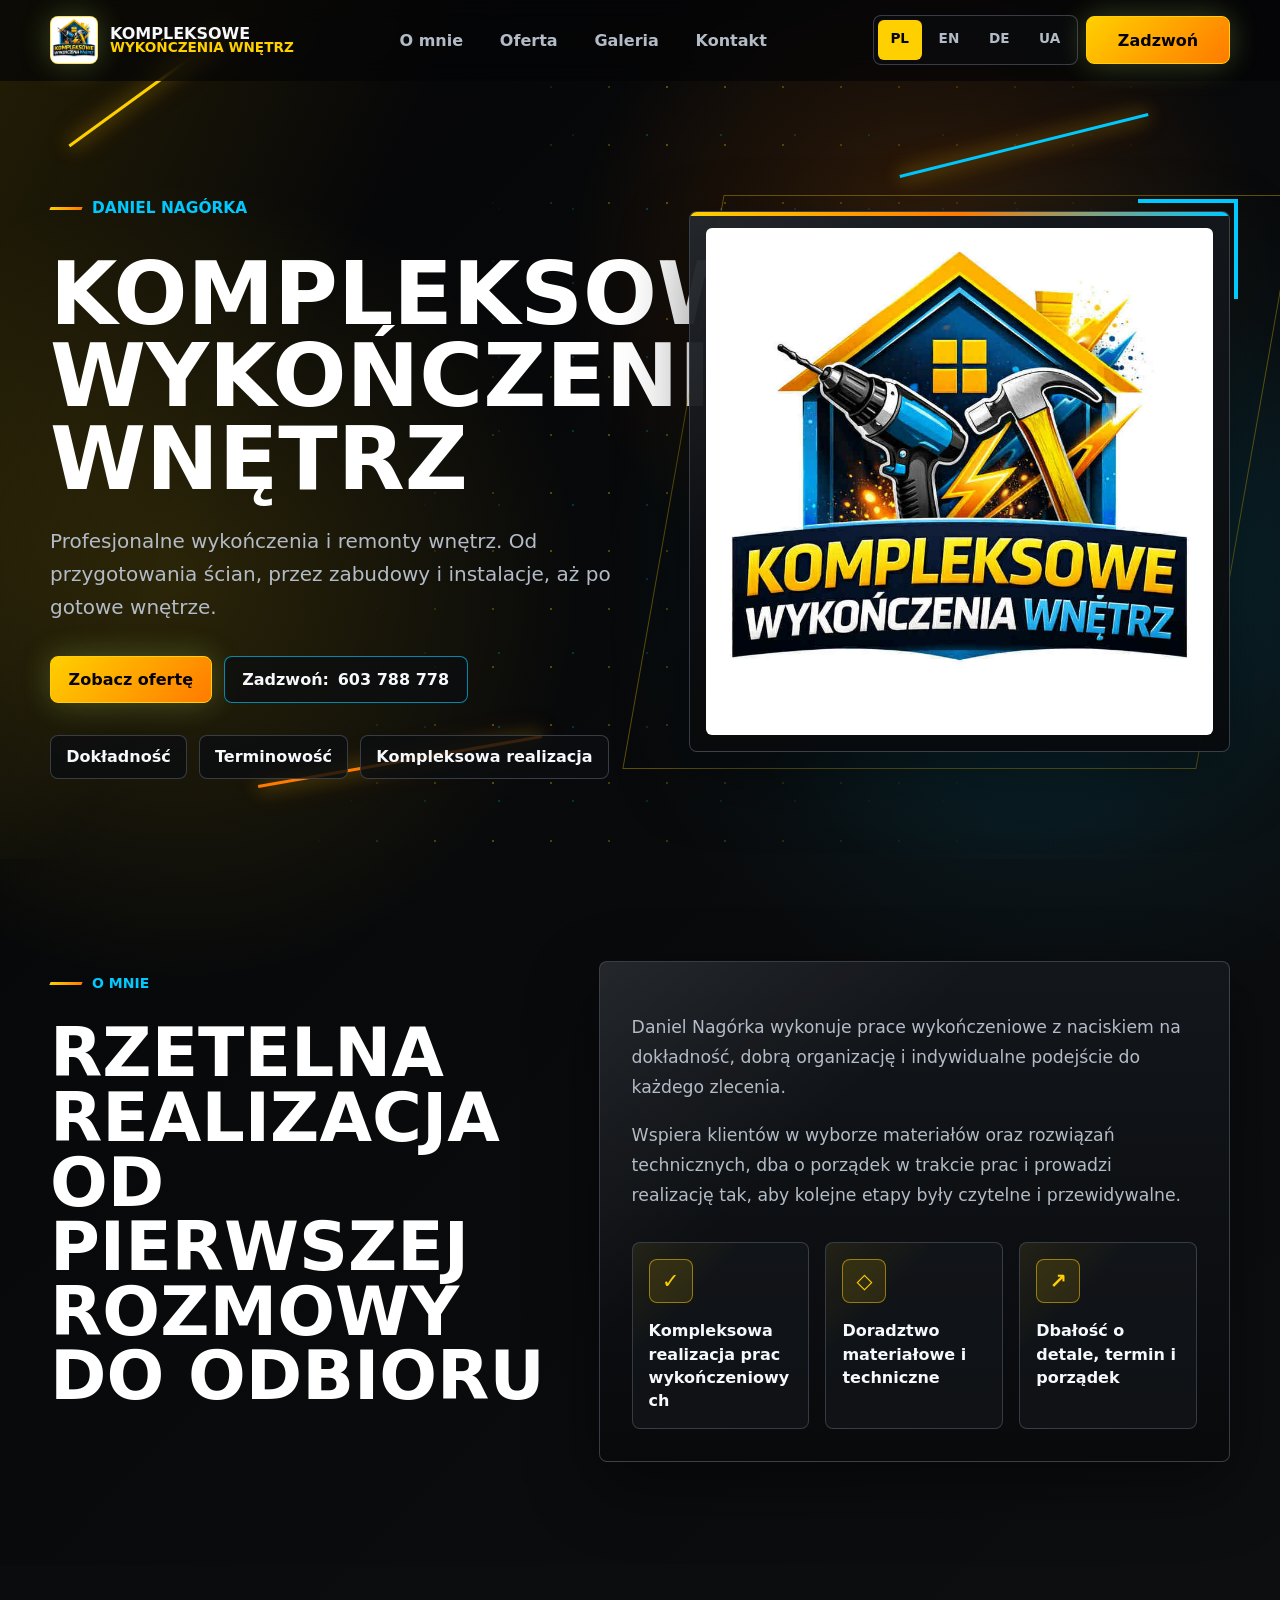
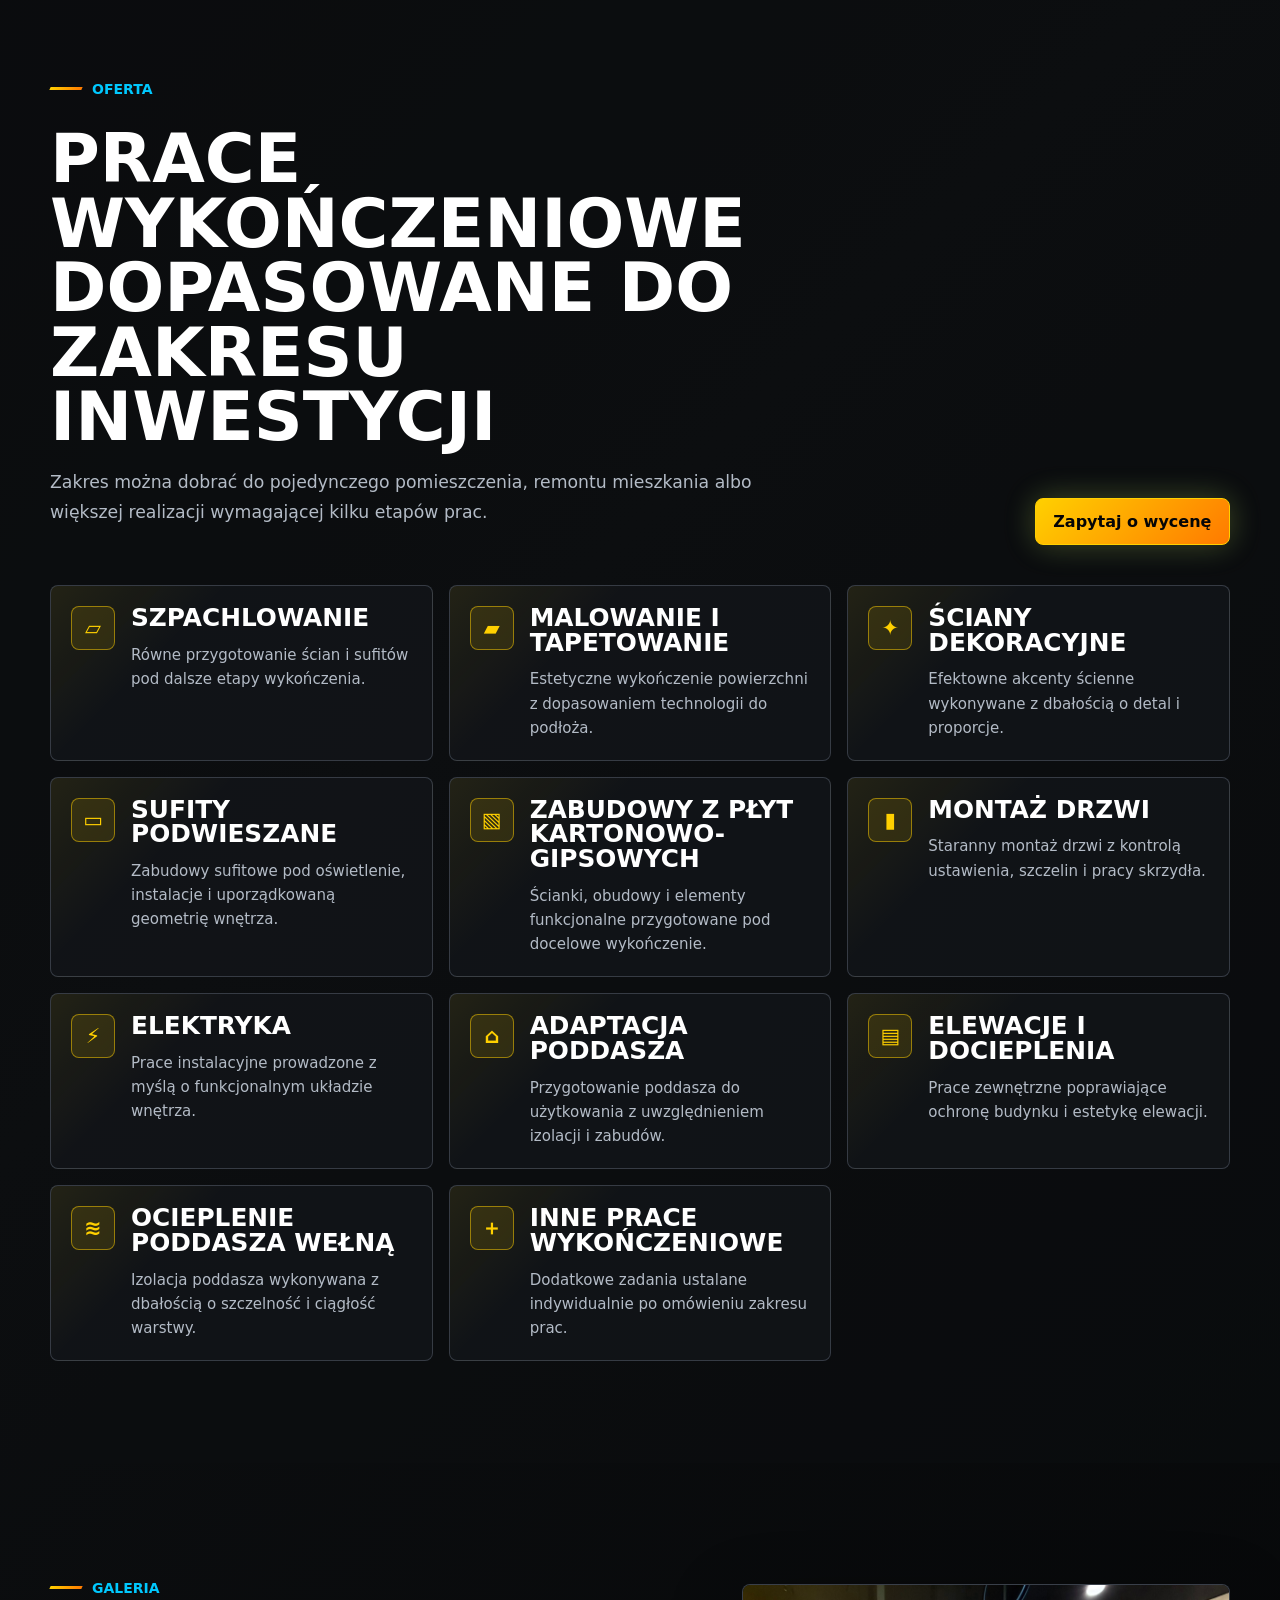
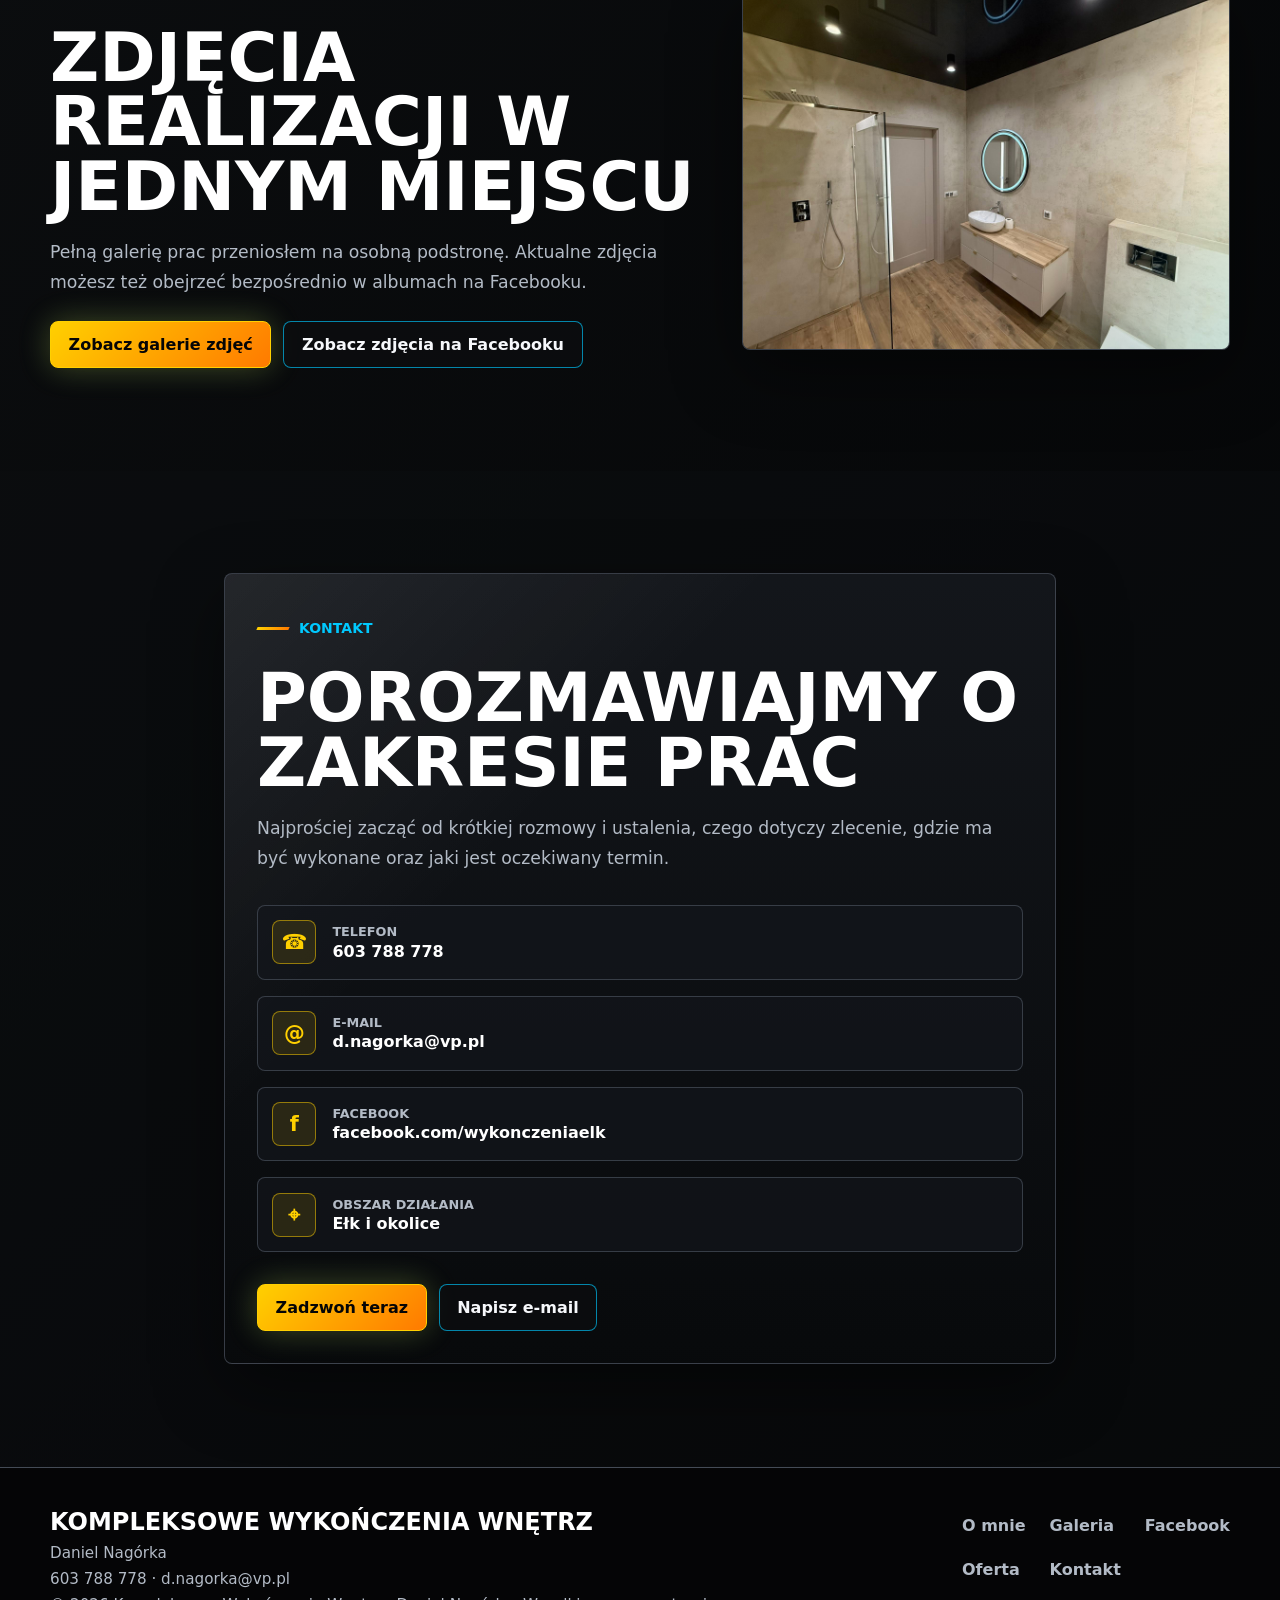
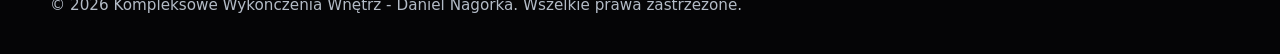
==== index.html @ fc1859fe "Initial commit (sample web page)." ====
<!doctype html>
<html lang="pl">
  <head>
    <meta charset="utf-8">
    <meta name="viewport" content="width=device-width, initial-scale=1">
    <title>Kompleksowe Wykończenia Wnętrz - Daniel Nagórka | Ełk</title>
    <meta name="description" content="Kompleksowe wykończenia i remonty wnętrz w Ełku i okolicach. Malowanie, szpachlowanie, zabudowy karton-gips, sufity podwieszane, montaż drzwi i inne prace wykończeniowe.">
    <meta name="theme-color" content="#050506">
    <link rel="canonical" href="https://www.wykonczeniawnetrz.elk.pl/">
    <link rel="alternate" hreflang="pl" href="https://www.wykonczeniawnetrz.elk.pl/">
    <link rel="alternate" hreflang="en" href="https://www.wykonczeniawnetrz.elk.pl/en/">
    <link rel="alternate" hreflang="de" href="https://www.wykonczeniawnetrz.elk.pl/de/">
    <link rel="alternate" hreflang="uk" href="https://www.wykonczeniawnetrz.elk.pl/uk/">
    <link rel="manifest" href="manifest.webmanifest">
    <link rel="icon" href="favicon.ico">
    <link rel="apple-touch-icon" href="assets/icons/apple-touch-icon.png">
    <meta property="og:type" content="website">
    <meta property="og:title" content="Kompleksowe Wykończenia Wnętrz - Daniel Nagórka | Ełk">
    <meta property="og:description" content="Kompleksowe wykończenia i remonty wnętrz w Ełku i okolicach.">
    <meta property="og:url" content="https://www.wykonczeniawnetrz.elk.pl/">
    <meta property="og:image" content="https://www.wykonczeniawnetrz.elk.pl/assets/brand/logo.jpg">
    <meta name="twitter:card" content="summary_large_image">
    <meta name="twitter:title" content="Kompleksowe Wykończenia Wnętrz - Daniel Nagórka | Ełk">
    <meta name="twitter:description" content="Kompleksowe wykończenia i remonty wnętrz w Ełku i okolicach.">
    <meta name="twitter:image" content="https://www.wykonczeniawnetrz.elk.pl/assets/brand/logo.jpg">
    <link rel="stylesheet" href="assets/styles.css?v=20260718-i18n">
    <script type="application/ld+json">
      {
        "@context": "https://schema.org",
        "@type": "HomeAndConstructionBusiness",
        "name": "Kompleksowe Wykończenia Wnętrz - Daniel Nagórka",
        "image": "https://www.wykonczeniawnetrz.elk.pl/assets/brand/logo.jpg",
        "url": "https://www.wykonczeniawnetrz.elk.pl/",
        "telephone": "603 788 778",
        "email": "d.nagorka@vp.pl",
        "areaServed": "Ełk i okolice",
        "address": {
          "@type": "PostalAddress",
          "addressLocality": "Ełk",
          "addressCountry": "PL"
        },
        "sameAs": ["https://facebook.com/wykonczeniaelk"],
        "founder": {
          "@type": "Person",
          "name": "Daniel Nagórka"
        }
      }
    </script>
  </head>
  <body>
    <a class="skip-link" href="#main-content">Przejdź do treści</a>

    <header class="site-header" data-header>
      <div class="container header-inner">
        <a class="brand" href="index.html" aria-label="Kompleksowe Wykończenia Wnętrz">
          <span class="brand-mark"><img src="assets/brand/logo.jpg" alt=""></span>
          <span class="brand-text"><strong>Kompleksowe</strong><span>Wykończenia Wnętrz</span></span>
        </a>

        <nav class="desktop-nav" aria-label="Główna nawigacja">
          <a class="nav-link" href="#about">O mnie</a>
          <a class="nav-link" href="#services">Oferta</a>
          <a class="nav-link" href="#gallery">Galeria</a>
          <a class="nav-link" href="#contact">Kontakt</a>
        </nav>

        <div class="header-actions">
          <div class="language-switch" aria-label="Zmień język">
            <a href="index.html" aria-current="page">PL</a>
            <a href="en/index.html">EN</a>
            <a href="de/index.html">DE</a>
            <a href="uk/index.html">UA</a>
          </div>
          <a class="btn-primary header-call-button" href="tel:603788778" data-company-href="phone">Zadzwoń</a>
        </div>

        <button class="icon-button menu-button" type="button" aria-controls="mobile-navigation" aria-expanded="false" aria-label="Otwórz menu" data-menu-button>
          <span class="menu-icon" aria-hidden="true"><span></span></span>
        </button>
      </div>

      <div class="mobile-nav" id="mobile-navigation" data-mobile-nav hidden>
        <nav class="container mobile-nav-panel" aria-label="Główna nawigacja">
          <a class="nav-link" href="#about">O mnie</a>
          <a class="nav-link" href="#services">Oferta</a>
          <a class="nav-link" href="#gallery">Galeria</a>
          <a class="nav-link" href="#contact">Kontakt</a>
          <div class="mobile-actions">
            <a class="btn-primary header-call-button" href="tel:603788778" data-company-href="phone">Zadzwoń</a>
            <div class="language-switch" aria-label="Zmień język">
              <a href="index.html" aria-current="page">PL</a>
              <a href="en/index.html">EN</a>
              <a href="de/index.html">DE</a>
              <a href="uk/index.html">UA</a>
            </div>
          </div>
        </nav>
      </div>
    </header>

    <main id="main-content">
      <section class="hero">
        <span class="energy-line one" aria-hidden="true"></span>
        <span class="energy-line two" aria-hidden="true"></span>
        <span class="energy-line three" aria-hidden="true"></span>
        <div class="container hero-grid">
          <div>
            <p class="section-eyebrow hero-eyebrow">Daniel Nagórka</p>
            <h1>Kompleksowe wykończenia wnętrz</h1>
            <p class="hero-lead">Profesjonalne wykończenia i remonty wnętrz. Od przygotowania ścian, przez zabudowy i instalacje, aż po gotowe wnętrze.</p>
            <div class="hero-actions">
              <a class="btn-primary" href="#services">Zobacz ofertę</a>
              <a class="btn-secondary" href="tel:603788778" data-company-href="phone">Zadzwoń: <span data-company="phoneDisplay">603 788 778</span></a>
            </div>
            <ul class="quality-list" aria-label="Sposób pracy">
              <li>Dokładność</li>
              <li>Terminowość</li>
              <li>Kompleksowa realizacja</li>
            </ul>
          </div>
          <div class="hero-logo-wrap">
            <div class="technical-panel hero-logo-card">
              <img src="assets/brand/logo.jpg" width="856" height="856" alt="Kompleksowe Wykończenia Wnętrz">
            </div>
          </div>
        </div>
      </section>

      <section class="section about" id="about">
        <div class="container about-grid">
          <div>
            <p class="section-eyebrow">O mnie</p>
            <h2>Rzetelna realizacja od pierwszej rozmowy do odbioru</h2>
          </div>
          <div class="technical-panel about-card">
            <div class="about-copy">
              <p>Daniel Nagórka wykonuje prace wykończeniowe z naciskiem na dokładność, dobrą organizację i indywidualne podejście do każdego zlecenia.</p>
              <p>Wspiera klientów w wyborze materiałów oraz rozwiązań technicznych, dba o porządek w trakcie prac i prowadzi realizację tak, aby kolejne etapy były czytelne i przewidywalne.</p>
            </div>
            <div class="highlight-grid">
              <div class="feature-tile"><span class="feature-icon" aria-hidden="true">✓</span><strong>Kompleksowa realizacja prac wykończeniowych</strong></div>
              <div class="feature-tile"><span class="feature-icon" aria-hidden="true">◇</span><strong>Doradztwo materiałowe i techniczne</strong></div>
              <div class="feature-tile"><span class="feature-icon" aria-hidden="true">↗</span><strong>Dbałość o detale, termin i porządek</strong></div>
            </div>
          </div>
        </div>
      </section>

      <section class="section alt" id="services">
        <div class="container">
          <div class="services-header">
            <div class="section-heading">
              <p class="section-eyebrow">Oferta</p>
              <h2>Prace wykończeniowe dopasowane do zakresu inwestycji</h2>
              <p class="section-intro">Zakres można dobrać do pojedynczego pomieszczenia, remontu mieszkania albo większej realizacji wymagającej kilku etapów prac.</p>
            </div>
            <a class="btn-primary" href="#contact">Zapytaj o wycenę</a>
          </div>

          <div class="services-grid">
            <article class="service-card"><div class="service-card-inner"><span class="service-icon" aria-hidden="true">▱</span><div><h3>Szpachlowanie</h3><p>Równe przygotowanie ścian i sufitów pod dalsze etapy wykończenia.</p></div></div></article>
            <article class="service-card"><div class="service-card-inner"><span class="service-icon" aria-hidden="true">▰</span><div><h3>Malowanie i tapetowanie</h3><p>Estetyczne wykończenie powierzchni z dopasowaniem technologii do podłoża.</p></div></div></article>
            <article class="service-card"><div class="service-card-inner"><span class="service-icon" aria-hidden="true">✦</span><div><h3>Ściany dekoracyjne</h3><p>Efektowne akcenty ścienne wykonywane z dbałością o detal i proporcje.</p></div></div></article>
            <article class="service-card"><div class="service-card-inner"><span class="service-icon" aria-hidden="true">▭</span><div><h3>Sufity podwieszane</h3><p>Zabudowy sufitowe pod oświetlenie, instalacje i uporządkowaną geometrię wnętrza.</p></div></div></article>
            <article class="service-card"><div class="service-card-inner"><span class="service-icon" aria-hidden="true">▧</span><div><h3>Zabudowy z płyt kartonowo-gipsowych</h3><p>Ścianki, obudowy i elementy funkcjonalne przygotowane pod docelowe wykończenie.</p></div></div></article>
            <article class="service-card"><div class="service-card-inner"><span class="service-icon" aria-hidden="true">▮</span><div><h3>Montaż drzwi</h3><p>Staranny montaż drzwi z kontrolą ustawienia, szczelin i pracy skrzydła.</p></div></div></article>
            <article class="service-card"><div class="service-card-inner"><span class="service-icon" aria-hidden="true">⚡</span><div><h3>Elektryka</h3><p>Prace instalacyjne prowadzone z myślą o funkcjonalnym układzie wnętrza.</p></div></div></article>
            <article class="service-card"><div class="service-card-inner"><span class="service-icon" aria-hidden="true">⌂</span><div><h3>Adaptacja poddasza</h3><p>Przygotowanie poddasza do użytkowania z uwzględnieniem izolacji i zabudów.</p></div></div></article>
            <article class="service-card"><div class="service-card-inner"><span class="service-icon" aria-hidden="true">▤</span><div><h3>Elewacje i docieplenia</h3><p>Prace zewnętrzne poprawiające ochronę budynku i estetykę elewacji.</p></div></div></article>
            <article class="service-card"><div class="service-card-inner"><span class="service-icon" aria-hidden="true">≋</span><div><h3>Ocieplenie poddasza wełną</h3><p>Izolacja poddasza wykonywana z dbałością o szczelność i ciągłość warstwy.</p></div></div></article>
            <article class="service-card"><div class="service-card-inner"><span class="service-icon" aria-hidden="true">＋</span><div><h3>Inne prace wykończeniowe</h3><p>Dodatkowe zadania ustalane indywidualnie po omówieniu zakresu prac.</p></div></div></article>
          </div>
        </div>
      </section>

      <section class="section" id="gallery">
        <div class="container gallery-preview-grid">
          <div class="section-heading">
            <p class="section-eyebrow">Galeria</p>
            <h2>Zdjęcia realizacji w jednym miejscu</h2>
            <p class="section-intro">Pełną galerię prac przeniosłem na osobną podstronę. Aktualne zdjęcia możesz też obejrzeć bezpośrednio w albumach na Facebooku.</p>
            <div class="gallery-actions">
              <a class="btn-primary" href="galleries/index.html">Zobacz galerie zdjęć</a>
              <a class="btn-secondary" href="https://www.facebook.com/wykonczeniaelk/photos" data-company-href="facebookPhotos" target="_blank" rel="noreferrer">Zobacz zdjęcia na Facebooku</a>
            </div>
          </div>
          <figure class="gallery-main-frame" data-gallery-main>
            <img src="gallery/main.jpg" alt="Wybrana realizacja wykończenia wnętrza" width="2048" height="1536" loading="lazy" data-gallery-main-image>
          </figure>
        </div>
      </section>

      <section class="section alt contact" id="contact">
        <div class="container contact-grid contact-grid-simple">
          <div class="technical-panel contact-panel">
            <p class="section-eyebrow">Kontakt</p>
            <h2>Porozmawiajmy o zakresie prac</h2>
            <p class="contact-intro">Najprościej zacząć od krótkiej rozmowy i ustalenia, czego dotyczy zlecenie, gdzie ma być wykonane oraz jaki jest oczekiwany termin.</p>
            <div class="contact-list">
              <a class="contact-row" href="tel:603788778" data-company-href="phone"><span class="contact-icon" aria-hidden="true">☎</span><span><span class="contact-label">Telefon</span><span class="contact-value" data-company="phoneDisplay">603 788 778</span></span></a>
              <a class="contact-row" href="mailto:d.nagorka@vp.pl" data-company-href="email"><span class="contact-icon" aria-hidden="true">@</span><span><span class="contact-label">E-mail</span><span class="contact-value" data-company="email">d.nagorka@vp.pl</span></span></a>
              <a class="contact-row" href="https://facebook.com/wykonczeniaelk" data-company-href="facebook" target="_blank" rel="noreferrer"><span class="contact-icon" aria-hidden="true">f</span><span><span class="contact-label">Facebook</span><span class="contact-value">facebook.com/wykonczeniaelk</span></span></a>
              <div class="contact-row"><span class="contact-icon" aria-hidden="true">⌖</span><span><span class="contact-label">Obszar działania</span><span class="contact-value" data-company="serviceArea">Ełk i okolice</span></span></div>
            </div>
            <div class="contact-actions">
              <a class="btn-primary" href="tel:603788778" data-company-href="phone">Zadzwoń teraz</a>
              <a class="btn-secondary" href="mailto:d.nagorka@vp.pl" data-company-href="email">Napisz e-mail</a>
            </div>
          </div>
        </div>
      </section>
    </main>

    <footer class="site-footer">
      <div class="container footer-grid">
        <div>
          <a class="footer-brand" href="index.html">Kompleksowe Wykończenia Wnętrz</a>
          <p class="footer-meta" data-company="contactPerson">Daniel Nagórka</p>
          <p class="footer-meta">
            <a href="tel:603788778" data-company-href="phone"><span data-company="phoneDisplay">603 788 778</span></a>
            ·
            <a href="mailto:d.nagorka@vp.pl" data-company-href="email"><span data-company="email">d.nagorka@vp.pl</span></a>
          </p>
          <p class="footer-meta">© <span data-year></span> Kompleksowe Wykończenia Wnętrz - Daniel Nagórka. Wszelkie prawa zastrzeżone.</p>
        </div>
        <nav class="footer-nav" aria-label="Linki w stopce">
          <a class="footer-link" href="#about">O mnie</a>
          <a class="footer-link" href="#services">Oferta</a>
          <a class="footer-link" href="#gallery">Galeria</a>
          <a class="footer-link" href="#contact">Kontakt</a>
          <a class="footer-link" href="https://facebook.com/wykonczeniaelk" data-company-href="facebook" target="_blank" rel="noreferrer">Facebook</a>
        </nav>
      </div>
    </footer>

    <div class="lightbox" data-lightbox role="dialog" aria-modal="true" hidden>
      <button class="icon-button lightbox-close" type="button" aria-label="Zamknij podgląd" data-lightbox-close>×</button>
      <button class="icon-button lightbox-prev" type="button" aria-label="Poprzednie zdjęcie" data-lightbox-prev>‹</button>
      <figure>
        <img src="" alt="" data-lightbox-image>
        <figcaption data-lightbox-caption></figcaption>
      </figure>
      <button class="icon-button lightbox-next" type="button" aria-label="Następne zdjęcie" data-lightbox-next>›</button>
    </div>

    <script src="assets/config.js?v=20260718-i18n"></script>
    <script src="assets/app.js?v=20260718-i18n"></script>
  </body>
</html>
---- assets/styles.css ----
:root {
  --color-ink: #050506;
  --color-coal: #0c0e10;
  --color-graphite: #14171c;
  --color-steel: #232830;
  --color-line: #444b56;
  --color-text: #f6f8fb;
  --color-muted: #b3bbc6;
  --color-yellow: #ffd000;
  --color-orange: #ff7a00;
  --color-electric: #00c9ff;
  --font-body: Inter, ui-sans-serif, system-ui, -apple-system, BlinkMacSystemFont, "Segoe UI", sans-serif;
  --font-heading: "Arial Narrow", "Roboto Condensed", Impact, ui-sans-serif, system-ui, sans-serif;
  --space-section: clamp(4rem, 8vw, 7rem);
  --radius-technical: 8px;
  --radius-panel: 8px;
  --shadow-glow: 0 0 32px rgb(255 208 0 / 22%), 0 0 34px rgb(0 201 255 / 12%);
  --shadow-panel: 0 24px 70px rgb(0 0 0 / 45%);
  --border-technical: 1px solid rgb(68 75 86 / 78%);
  --transition-fast: 160ms ease;
  --transition-medium: 280ms ease;
}

* {
  box-sizing: border-box;
}

html {
  background: var(--color-ink);
  scroll-behavior: smooth;
  scroll-padding-top: 96px;
}

body {
  min-height: 100vh;
  margin: 0;
  overflow-x: hidden;
  background:
    radial-gradient(circle at 82% 12%, rgb(0 201 255 / 12%), transparent 28rem),
    radial-gradient(circle at 14% 12%, rgb(255 208 0 / 14%), transparent 25rem),
    linear-gradient(135deg, var(--color-ink) 0%, #0c0e10 45%, #030405 100%);
  color: var(--color-text);
  font-family: var(--font-body);
  text-rendering: optimizeLegibility;
}

body::before {
  pointer-events: none;
  content: "";
  position: fixed;
  inset: 0;
  z-index: -1;
  background-image:
    linear-gradient(rgb(255 255 255 / 3.5%) 1px, transparent 1px),
    linear-gradient(90deg, rgb(255 255 255 / 2.5%) 1px, transparent 1px);
  background-size: 42px 42px;
  mask-image: linear-gradient(to bottom, rgb(0 0 0 / 75%), transparent 82%);
}

body.menu-open,
body.modal-open {
  overflow: hidden;
}

img,
svg {
  display: block;
}

a {
  color: inherit;
  text-decoration: none;
}

button,
input,
select,
textarea {
  font: inherit;
}

a:focus-visible,
button:focus-visible,
input:focus-visible,
select:focus-visible,
textarea:focus-visible {
  outline: 3px solid var(--color-electric);
  outline-offset: 3px;
}

::selection {
  background: var(--color-yellow);
  color: var(--color-ink);
}

.skip-link {
  position: fixed;
  left: 1rem;
  top: 1rem;
  z-index: 100;
  transform: translateY(-150%);
  border-radius: var(--radius-technical);
  background: var(--color-yellow);
  padding: 0.75rem 1rem;
  color: var(--color-ink);
  font-weight: 800;
  transition: transform var(--transition-fast);
}

.skip-link:focus {
  transform: translateY(0);
}

.container {
  width: min(100% - 2rem, 1180px);
  margin-inline: auto;
}

.site-header {
  position: fixed;
  inset: 0 0 auto;
  z-index: 50;
  border-bottom: 1px solid transparent;
  background: rgb(5 5 6 / 70%);
  backdrop-filter: blur(12px);
  transition:
    background var(--transition-medium),
    border-color var(--transition-medium),
    box-shadow var(--transition-medium);
}

.site-header.is-scrolled,
body.menu-open .site-header {
  border-bottom-color: rgb(68 75 86 / 80%);
  background: rgb(5 5 6 / 92%);
  box-shadow: var(--shadow-panel);
}

.header-inner {
  display: flex;
  min-height: 80px;
  align-items: center;
  justify-content: space-between;
  gap: 1rem;
  padding-block: 0.75rem;
}

.brand {
  display: flex;
  min-width: 0;
  align-items: center;
  gap: 0.75rem;
}

.brand-mark {
  display: grid;
  width: 3rem;
  height: 3rem;
  flex: 0 0 auto;
  place-items: center;
  overflow: hidden;
  border: 1px solid rgb(255 208 0 / 70%);
  border-radius: var(--radius-technical);
  background: white;
  box-shadow: var(--shadow-glow);
}

.brand-mark img {
  width: 100%;
  height: 100%;
  object-fit: contain;
}

.brand-text {
  display: none;
  font-family: var(--font-heading);
  font-weight: 900;
  line-height: 0.95;
  text-transform: uppercase;
}

.brand-text strong,
.brand-text span {
  display: block;
}

.brand-text span {
  color: var(--color-yellow);
  font-size: 0.85rem;
}

.desktop-nav,
.header-actions {
  display: none;
}

.nav-link,
.footer-link {
  display: inline-flex;
  min-height: 2.75rem;
  align-items: center;
  border-radius: var(--radius-technical);
  color: var(--color-muted);
  font-weight: 800;
  transition:
    background var(--transition-fast),
    color var(--transition-fast);
}

.nav-link {
  padding-inline: 0.9rem;
}

.nav-link:hover,
.footer-link:hover {
  color: var(--color-yellow);
}

.nav-link:hover {
  background: rgb(35 40 48 / 72%);
}

.nav-link[aria-current="page"] {
  color: var(--color-yellow);
}

.language-switch {
  display: inline-flex;
  align-items: center;
  gap: 0.25rem;
  border: var(--border-technical);
  border-radius: var(--radius-technical);
  background: rgb(12 14 16 / 70%);
  padding: 0.25rem;
}

.language-switch a {
  min-height: 2.5rem;
  border-radius: 6px;
  padding: 0.65rem 0.8rem;
  color: var(--color-muted);
  font-size: 0.85rem;
  font-weight: 900;
  text-transform: uppercase;
}

.language-switch a[aria-current="page"] {
  background: var(--color-yellow);
  color: var(--color-ink);
}

.btn-primary,
.btn-secondary,
.icon-button {
  min-height: 2.75rem;
  align-items: center;
  justify-content: center;
  gap: 0.55rem;
  border-radius: var(--radius-technical);
  font-weight: 900;
  transition:
    transform var(--transition-fast),
    border-color var(--transition-fast),
    background var(--transition-fast),
    color var(--transition-fast);
}

.btn-primary,
.btn-secondary {
  display: inline-flex;
  padding: 0.82rem 1.1rem;
}

.btn-primary {
  border: 1px solid var(--color-yellow);
  background: linear-gradient(135deg, var(--color-yellow), var(--color-orange));
  color: var(--color-ink);
  box-shadow: var(--shadow-glow);
}

.header-call-button {
  width: 9rem;
  flex: 0 0 9rem;
  padding-inline: 0.75rem;
  white-space: nowrap;
}

.mobile-actions .header-call-button {
  width: 100%;
  flex-basis: auto;
}

.btn-secondary {
  border: 1px solid rgb(0 201 255 / 65%);
  background: rgb(12 14 16 / 78%);
  color: var(--color-text);
}

.btn-primary:hover,
.btn-secondary:hover {
  transform: translateY(-2px);
}

.btn-secondary:hover {
  border-color: var(--color-electric);
  color: white;
}

.icon-button {
  display: inline-grid;
  width: 2.75rem;
  border: 1px solid var(--color-line);
  background: rgb(12 14 16 / 90%);
  color: var(--color-text);
  cursor: pointer;
}

.icon-button:hover {
  border-color: var(--color-yellow);
  color: var(--color-yellow);
}

.menu-icon {
  position: relative;
  width: 1.25rem;
  height: 0.9rem;
}

.menu-icon::before,
.menu-icon::after,
.menu-icon span {
  content: "";
  position: absolute;
  left: 0;
  width: 100%;
  height: 2px;
  border-radius: 999px;
  background: currentColor;
}

.menu-icon::before {
  top: 0;
}

.menu-icon span {
  top: 50%;
  transform: translateY(-50%);
}

.menu-icon::after {
  bottom: 0;
}

.mobile-nav {
  padding-bottom: 1rem;
}

.mobile-nav[hidden] {
  display: none;
}

.mobile-nav-panel {
  display: grid;
  gap: 0.25rem;
  border: var(--border-technical);
  border-radius: var(--radius-panel);
  background: rgb(12 14 16 / 96%);
  padding: 0.75rem;
  box-shadow: var(--shadow-panel);
}

.mobile-nav-panel .nav-link {
  justify-content: flex-start;
  min-height: 3rem;
}

.mobile-actions {
  display: grid;
  gap: 0.75rem;
  margin-top: 0.75rem;
}

.hero {
  position: relative;
  overflow: hidden;
  padding-top: 7rem;
  background:
    linear-gradient(115deg, rgb(255 208 0 / 12%), transparent 28%),
    radial-gradient(circle at 72% 32%, rgb(255 122 0 / 18%), transparent 22rem),
    radial-gradient(circle at 80% 65%, rgb(0 201 255 / 13%), transparent 21rem);
}

.hero::after {
  pointer-events: none;
  content: "";
  position: absolute;
  inset: 0;
  background-image:
    radial-gradient(circle, rgb(255 208 0 / 45%) 0 1px, transparent 1px),
    radial-gradient(circle, rgb(0 201 255 / 32%) 0 1px, transparent 1px);
  background-position: 0 0, 18px 24px;
  background-size: 58px 58px, 74px 74px;
  mask-image: linear-gradient(105deg, transparent 0 35%, rgb(0 0 0 / 75%) 46%, transparent 82%);
}

.hero-grid {
  position: relative;
  z-index: 1;
  display: grid;
  gap: 2.5rem;
  align-items: center;
  padding-block: 2.5rem 4rem;
}

.hero-grid > * {
  min-width: 0;
}

.section-eyebrow {
  display: inline-flex;
  align-items: center;
  gap: 0.625rem;
  color: var(--color-electric);
  font-family: var(--font-heading);
  font-size: 0.875rem;
  font-weight: 900;
  text-transform: uppercase;
}

.hero-eyebrow {
  font-size: 0.9625rem;
}

.section-eyebrow::before {
  content: "";
  width: 2rem;
  height: 3px;
  transform: skewX(-24deg);
  background: linear-gradient(90deg, var(--color-yellow), var(--color-orange));
}

.hero h1,
.section-heading h2,
.about h2,
.contact h2 {
  margin: 0;
  font-family: var(--font-heading);
  font-weight: 900;
  letter-spacing: 0;
  line-height: 0.95;
  text-transform: uppercase;
}

.hero h1 {
  max-width: 58rem;
  margin-top: 1.25rem;
  color: white;
  font-size: clamp(2.625rem, 13vw, 5.5rem);
}

.hero-lead {
  max-width: 42rem;
  margin: 1.5rem 0 0;
  color: var(--color-muted);
  font-size: clamp(1.05rem, 2vw, 1.25rem);
  line-height: 1.65;
}

.hero-actions {
  display: flex;
  flex-direction: column;
  gap: 0.75rem;
  margin-top: 2rem;
}

.quality-list {
  display: flex;
  flex-wrap: wrap;
  gap: 0.75rem;
  margin: 2rem 0 0;
  padding: 0;
  list-style: none;
}

.quality-list li {
  min-height: 2.75rem;
  overflow-wrap: anywhere;
  border: var(--border-technical);
  border-radius: var(--radius-technical);
  background: rgb(12 14 16 / 82%);
  padding: 0.7rem 0.95rem;
  color: var(--color-text);
  font-weight: 800;
}

.hero-logo-wrap {
  position: relative;
  width: min(100%, 36rem);
  margin-inline: auto;
}

.hero-logo-wrap::before {
  content: "";
  position: absolute;
  inset: -1rem;
  transform: skewX(-10deg);
  border: 1px solid rgb(255 208 0 / 35%);
}

.hero-logo-wrap::after {
  content: "";
  position: absolute;
  right: -0.5rem;
  top: -0.75rem;
  width: 6rem;
  height: 6rem;
  border-right: 4px solid var(--color-electric);
  border-top: 4px solid var(--color-electric);
}

.technical-panel {
  position: relative;
  overflow: hidden;
  border: var(--border-technical);
  border-radius: var(--radius-panel);
  background:
    linear-gradient(135deg, rgb(255 255 255 / 7%), transparent 34%),
    linear-gradient(180deg, rgb(20 23 28 / 96%), rgb(8 10 12 / 96%));
  box-shadow: var(--shadow-panel);
}

.hero-logo-card {
  padding: 1rem;
}

.hero-logo-card::before {
  content: "";
  position: absolute;
  inset: 0 0 auto;
  height: 4px;
  background: linear-gradient(90deg, var(--color-yellow), var(--color-orange), var(--color-electric));
}

.hero-logo-card img {
  position: relative;
  width: 100%;
  height: auto;
  border-radius: 6px;
  background: white;
}

.energy-line {
  position: absolute;
  height: 3px;
  transform-origin: center;
  background: var(--color-yellow);
  box-shadow:
    0 0 18px rgb(255 208 0 / 72%),
    0 0 30px rgb(255 122 0 / 42%);
  animation: pulse-line 7s ease-in-out infinite;
}

.energy-line.one {
  left: 4%;
  top: 5.5rem;
  width: 12rem;
  rotate: -36deg;
}

.energy-line.two {
  right: 10%;
  top: 9rem;
  width: 16rem;
  rotate: -14deg;
  background: var(--color-electric);
}

.energy-line.three {
  bottom: 6rem;
  left: 20%;
  width: 18rem;
  rotate: -10deg;
  background: var(--color-orange);
}

.section {
  position: relative;
  overflow: hidden;
  padding-block: var(--space-section);
}

.section.alt {
  background: rgb(12 14 16 / 45%);
}

.section-heading {
  max-width: 48rem;
}

.section-heading.center {
  margin-inline: auto;
  text-align: center;
}

.section-heading h2,
.about h2,
.contact h2 {
  margin-top: 1rem;
  color: white;
  font-size: clamp(2.5rem, 6vw, 4.25rem);
}

.section-intro,
.about-copy,
.contact-intro {
  color: var(--color-muted);
  font-size: 1.08rem;
  line-height: 1.75;
}

.about-grid,
.contact-grid {
  display: grid;
  gap: 2rem;
}

.about-card {
  padding: 1.5rem;
}

.highlight-grid {
  display: grid;
  gap: 1rem;
  margin-top: 2rem;
}

.feature-tile,
.service-card {
  border: 1px solid rgb(68 75 86 / 72%);
  border-radius: var(--radius-technical);
  background:
    linear-gradient(135deg, rgb(255 208 0 / 8%), transparent 32%),
    rgb(20 23 28 / 66%);
}

.feature-tile {
  min-height: 9rem;
  padding: 1rem;
}

.feature-tile strong,
.service-card h3,
.service-card p,
.contact-value {
  overflow-wrap: anywhere;
}

.feature-icon,
.service-icon,
.contact-icon {
  display: grid;
  min-width: 2.75rem;
  width: 2.75rem;
  height: 2.75rem;
  place-items: center;
  border: 1px solid rgb(255 208 0 / 50%);
  border-radius: var(--radius-technical);
  background: rgb(255 208 0 / 11%);
  color: var(--color-yellow);
  font-family: var(--font-heading);
  font-size: 1.3rem;
  font-weight: 900;
}

.feature-tile strong {
  display: block;
  margin-top: 1rem;
  line-height: 1.45;
}

.services-header {
  display: flex;
  flex-direction: column;
  gap: 1.5rem;
}

.services-grid {
  display: grid;
  gap: 1rem;
  margin-top: 2.5rem;
}

.service-card {
  min-height: 10.75rem;
  padding: 1.25rem;
  transition:
    transform var(--transition-medium),
    border-color var(--transition-medium),
    background var(--transition-medium);
}

.service-card:hover {
  transform: translateY(-4px);
  border-color: rgb(255 208 0 / 85%);
  background:
    linear-gradient(135deg, rgb(255 208 0 / 12%), transparent 36%),
    rgb(20 23 28 / 80%);
}

.service-card-inner {
  display: flex;
  align-items: flex-start;
  gap: 1rem;
}

.service-card h3 {
  margin: 0;
  color: white;
  font-family: var(--font-heading);
  font-size: 1.55rem;
  line-height: 1;
  text-transform: uppercase;
}

.service-card p {
  margin: 0.75rem 0 0;
  color: var(--color-muted);
  font-size: 0.94rem;
  line-height: 1.6;
}

.gallery-preview-grid {
  display: grid;
  gap: 2rem;
  align-items: center;
}

.gallery-actions {
  display: flex;
  flex-direction: column;
  gap: 0.75rem;
  margin-top: 1.5rem;
}

.gallery-actions .btn-primary,
.gallery-actions .btn-secondary {
  width: 100%;
}

.gallery-main-frame {
  position: relative;
  margin: 0;
  overflow: hidden;
  border: var(--border-technical);
  border-radius: var(--radius-panel);
  aspect-ratio: 4 / 3;
  background: var(--color-graphite);
  box-shadow: var(--shadow-panel);
}

.gallery-main-frame::before {
  content: "";
  position: absolute;
  inset: 0;
  z-index: 1;
  pointer-events: none;
  background:
    linear-gradient(135deg, rgb(255 208 0 / 18%), transparent 35%),
    linear-gradient(315deg, rgb(0 201 255 / 16%), transparent 28%);
}

.gallery-main-frame img {
  width: 100%;
  height: 100%;
  object-fit: cover;
}

.subpage-hero {
  position: relative;
  overflow: hidden;
  padding-top: 7rem;
  background:
    linear-gradient(115deg, rgb(255 208 0 / 12%), transparent 28%),
    radial-gradient(circle at 72% 32%, rgb(255 122 0 / 16%), transparent 22rem),
    radial-gradient(circle at 80% 65%, rgb(0 201 255 / 13%), transparent 21rem);
}

.subpage-hero::after {
  pointer-events: none;
  content: "";
  position: absolute;
  inset: 0;
  background-image:
    linear-gradient(rgb(255 255 255 / 4%) 1px, transparent 1px),
    linear-gradient(90deg, rgb(255 255 255 / 3%) 1px, transparent 1px);
  background-size: 46px 46px;
  mask-image: linear-gradient(100deg, rgb(0 0 0 / 72%), transparent 76%);
}

.subpage-hero-inner {
  position: relative;
  z-index: 1;
  max-width: 58rem;
  padding-block: 3.5rem 4rem;
}

.subpage-hero h1 {
  margin: 1rem 0 0;
  color: white;
  font-family: var(--font-heading);
  font-size: clamp(3rem, 10vw, 5.75rem);
  font-weight: 900;
  letter-spacing: 0;
  line-height: 0.95;
  text-transform: uppercase;
}

.subpage-lead {
  max-width: 44rem;
  margin: 1.5rem 0 0;
  color: var(--color-muted);
  font-size: clamp(1.05rem, 2vw, 1.25rem);
  line-height: 1.65;
}

.subpage-lead span {
  color: var(--color-text);
  font-weight: 800;
}

.gallery-group-grid {
  display: grid;
  gap: 1rem;
  margin-top: 2.5rem;
}

.gallery-group-card {
  position: relative;
  display: grid;
  width: 100%;
  gap: 1rem;
  overflow: hidden;
  border: 1px solid rgb(68 75 86 / 72%);
  border-radius: var(--radius-panel);
  background:
    linear-gradient(135deg, rgb(255 208 0 / 8%), transparent 32%),
    linear-gradient(180deg, rgb(20 23 28 / 92%), rgb(8 10 12 / 96%));
  color: inherit;
  cursor: pointer;
  padding: 1rem;
  text-align: left;
  box-shadow: var(--shadow-panel);
  transition:
    transform var(--transition-medium),
    border-color var(--transition-medium),
    background var(--transition-medium);
}

.gallery-group-card:hover {
  transform: translateY(-4px);
  border-color: rgb(255 208 0 / 85%);
  background:
    linear-gradient(135deg, rgb(255 208 0 / 12%), transparent 36%),
    linear-gradient(180deg, rgb(20 23 28 / 96%), rgb(8 10 12 / 98%));
}

.gallery-card-preview {
  position: relative;
  display: block;
  overflow: hidden;
  border-radius: var(--radius-technical);
  aspect-ratio: 4 / 3;
  background:
    linear-gradient(135deg, rgb(0 201 255 / 11%), transparent 35%),
    rgb(12 14 16 / 96%);
}

.gallery-card-preview img {
  position: absolute;
  left: 14%;
  top: 8%;
  width: 72%;
  height: 82%;
  border: 1px solid rgb(255 255 255 / 16%);
  border-radius: 6px;
  object-fit: cover;
  box-shadow: 0 18px 34px rgb(0 0 0 / 40%);
  transition: transform 500ms ease;
}

.gallery-card-preview img:nth-child(1) {
  z-index: 3;
  transform: translate(-10%, 4%) rotate(-7deg);
}

.gallery-card-preview img:nth-child(2) {
  z-index: 4;
  transform: translate(2%, 0) rotate(3deg);
}

.gallery-card-preview img:nth-child(3) {
  z-index: 2;
  transform: translate(13%, -1%) rotate(9deg);
}

.gallery-card-preview img:nth-child(4) {
  z-index: 1;
  transform: translate(0, 12%) rotate(-13deg);
}

.gallery-group-card:hover .gallery-card-preview img:nth-child(1) {
  transform: translate(-13%, 5%) rotate(-9deg) scale(1.02);
}

.gallery-group-card:hover .gallery-card-preview img:nth-child(2) {
  transform: translate(2%, -2%) rotate(2deg) scale(1.04);
}

.gallery-group-card:hover .gallery-card-preview img:nth-child(3) {
  transform: translate(15%, -2%) rotate(11deg) scale(1.02);
}

.gallery-group-card:hover .gallery-card-preview img:nth-child(4) {
  transform: translate(-2%, 13%) rotate(-15deg) scale(1.02);
}

.gallery-card-meta {
  display: flex;
  align-items: flex-end;
  justify-content: space-between;
  gap: 1rem;
}

.gallery-card-title {
  color: white;
  font-family: var(--font-heading);
  font-size: 1.65rem;
  font-weight: 900;
  line-height: 1;
  overflow-wrap: anywhere;
  text-transform: uppercase;
}

.gallery-card-count {
  flex: 0 0 auto;
  color: var(--color-muted);
  font-size: 0.9rem;
  font-weight: 900;
  white-space: nowrap;
}

.gallery-detail {
  display: grid;
  gap: 1.5rem;
}

.gallery-detail-header {
  display: flex;
  flex-direction: column;
  gap: 1rem;
}

.gallery-detail-header h2 {
  margin: 0;
  color: white;
  font-family: var(--font-heading);
  font-size: clamp(2.5rem, 6vw, 4.25rem);
  font-weight: 900;
  letter-spacing: 0;
  line-height: 0.95;
  text-transform: uppercase;
}

.gallery-back-button {
  width: fit-content;
}

.gallery-photo-grid {
  display: grid;
  gap: 1rem;
}

.gallery-photo-tile {
  display: block;
  width: 100%;
  overflow: hidden;
  border: 1px solid rgb(68 75 86 / 72%);
  border-radius: var(--radius-technical);
  aspect-ratio: 4 / 3;
  background: var(--color-graphite);
  cursor: pointer;
  padding: 0;
  transition:
    transform var(--transition-medium),
    border-color var(--transition-medium);
}

.gallery-photo-tile:hover {
  transform: translateY(-3px);
  border-color: rgb(255 208 0 / 85%);
}

.gallery-photo-tile img {
  width: 100%;
  height: 100%;
  object-fit: cover;
  transition: transform 500ms ease;
}

.gallery-photo-tile:hover img {
  transform: scale(1.04);
}

.empty-gallery {
  display: grid;
  gap: 0.75rem;
  border: var(--border-technical);
  border-radius: var(--radius-panel);
  background:
    linear-gradient(135deg, rgb(255 255 255 / 7%), transparent 34%),
    linear-gradient(180deg, rgb(20 23 28 / 96%), rgb(8 10 12 / 96%));
  padding: 1.5rem;
  text-align: center;
  box-shadow: var(--shadow-panel);
}

.empty-gallery strong {
  color: white;
  font-family: var(--font-heading);
  font-size: 2rem;
  text-transform: uppercase;
}

.empty-gallery span {
  color: var(--color-muted);
  line-height: 1.6;
}

.gallery-empty-panel {
  margin-top: 2rem;
}

.lightbox[hidden] {
  display: none;
}

.lightbox {
  position: fixed;
  inset: 0;
  z-index: 70;
  display: grid;
  place-items: center;
  overflow: hidden;
  background: rgb(0 0 0 / 90%);
  padding: 4.5rem 1rem 1.25rem;
}

.lightbox figure {
  display: grid;
  width: min(100%, 72rem);
  justify-items: center;
  margin: 0;
}

.lightbox img {
  width: auto;
  max-width: 100%;
  height: auto;
  max-height: calc(100vh - 8rem);
  border-radius: var(--radius-technical);
  object-fit: contain;
}

.lightbox figcaption {
  margin-top: 0.75rem;
  color: var(--color-muted);
  text-align: center;
}

.lightbox-close,
.lightbox-prev,
.lightbox-next {
  position: fixed;
}

.lightbox-close {
  right: 1rem;
  top: 1rem;
}

.lightbox-prev,
.lightbox-next {
  top: 50%;
  transform: translateY(-50%);
}

.lightbox-prev {
  left: 1rem;
}

.lightbox-next {
  right: 1rem;
}

.contact-list {
  display: grid;
  gap: 1rem;
  margin-top: 2rem;
}

.contact-row {
  display: flex;
  min-height: 4.5rem;
  align-items: center;
  gap: 1rem;
  border: 1px solid rgb(68 75 86 / 75%);
  border-radius: var(--radius-technical);
  background: rgb(20 23 28 / 68%);
  padding: 0.9rem;
  transition:
    border-color var(--transition-fast),
    transform var(--transition-fast);
}

a.contact-row:hover {
  transform: translateY(-2px);
  border-color: rgb(255 208 0 / 85%);
}

.contact-label,
.contact-value {
  display: block;
}

.contact-label {
  color: var(--color-muted);
  font-size: 0.8rem;
  font-weight: 800;
  text-transform: uppercase;
}

.contact-value {
  margin-top: 0.15rem;
  color: white;
  font-weight: 800;
}

.contact-actions {
  display: flex;
  flex-direction: column;
  gap: 0.75rem;
  margin-top: 2rem;
}

.contact-panel {
  padding: 1.5rem;
}

.site-footer {
  border-top: 1px solid var(--color-line);
  background: var(--color-ink);
  padding-block: 2.5rem;
}

.footer-grid {
  display: grid;
  gap: 2rem;
}

.footer-brand {
  display: inline-block;
  color: white;
  font-family: var(--font-heading);
  font-size: 1.5rem;
  font-weight: 900;
  text-transform: uppercase;
}

.footer-meta {
  margin: 0.5rem 0 0;
  color: var(--color-muted);
  font-size: 0.95rem;
}

.footer-nav {
  display: grid;
  gap: 0.5rem;
}

.footer-link {
  min-height: 2.25rem;
}

@keyframes pulse-line {
  0%,
  100% {
    opacity: 0.45;
    transform: translate3d(0, 0, 0);
  }

  50% {
    opacity: 1;
    transform: translate3d(10px, -4px, 0);
  }
}

@media (min-width: 480px) {
  .brand-text {
    display: block;
  }

  .hero-actions,
  .contact-actions {
    flex-direction: row;
  }

  .gallery-actions {
    flex-flow: row wrap;
  }

  .gallery-actions .btn-primary,
  .gallery-actions .btn-secondary {
    width: auto;
  }

  .gallery-group-grid,
  .gallery-photo-grid,
  .services-grid,
  .highlight-grid {
    grid-template-columns: repeat(2, minmax(0, 1fr));
  }
}

@media (min-width: 768px) {
  .hero {
    padding-top: 8rem;
  }

  .hero-grid {
    padding-top: 3.5rem;
  }

  .about-card,
  .contact-panel {
    padding: 2rem;
  }

  .highlight-grid {
    grid-template-columns: repeat(3, minmax(0, 1fr));
  }

  .mobile-actions {
    grid-template-columns: 1fr auto;
  }

  .gallery-detail-header {
    flex-direction: row;
    align-items: flex-end;
    justify-content: space-between;
  }

  .footer-grid {
    grid-template-columns: 1fr auto;
    align-items: start;
  }

  .footer-nav {
    grid-auto-flow: column;
    grid-template-rows: repeat(2, auto);
    column-gap: 1.5rem;
  }
}

@media (min-width: 1024px) {
  .desktop-nav,
  .header-actions {
    display: flex;
    align-items: center;
    gap: 0.5rem;
  }

  .menu-button,
  .mobile-nav {
    display: none;
  }

  .hero-grid {
    grid-template-columns: minmax(0, 1.05fr) minmax(0, 0.95fr);
    padding-bottom: 5rem;
  }

  .hero h1 {
    font-size: clamp(4.35rem, 6.8vw, 5.5rem);
  }

  .hero-logo-wrap {
    margin-right: 0;
  }

  .about-grid,
  .contact-grid {
    grid-template-columns: 0.9fr 1.1fr;
    align-items: start;
  }

  .contact-grid-simple {
    grid-template-columns: minmax(0, 52rem);
    justify-content: center;
  }

  .services-header {
    flex-direction: row;
    align-items: flex-end;
    justify-content: space-between;
  }

  .services-grid,
  .gallery-group-grid {
    grid-template-columns: repeat(3, minmax(0, 1fr));
  }

  .gallery-photo-grid {
    grid-template-columns: repeat(4, minmax(0, 1fr));
  }

  .gallery-preview-grid {
    grid-template-columns: minmax(0, 0.92fr) minmax(20rem, 0.68fr);
  }
}

@media (prefers-reduced-motion: reduce) {
  *,
  *::before,
  *::after {
    scroll-behavior: auto !important;
    animation-duration: 0.01ms !important;
    animation-iteration-count: 1 !important;
    transition-duration: 0.01ms !important;
  }
}
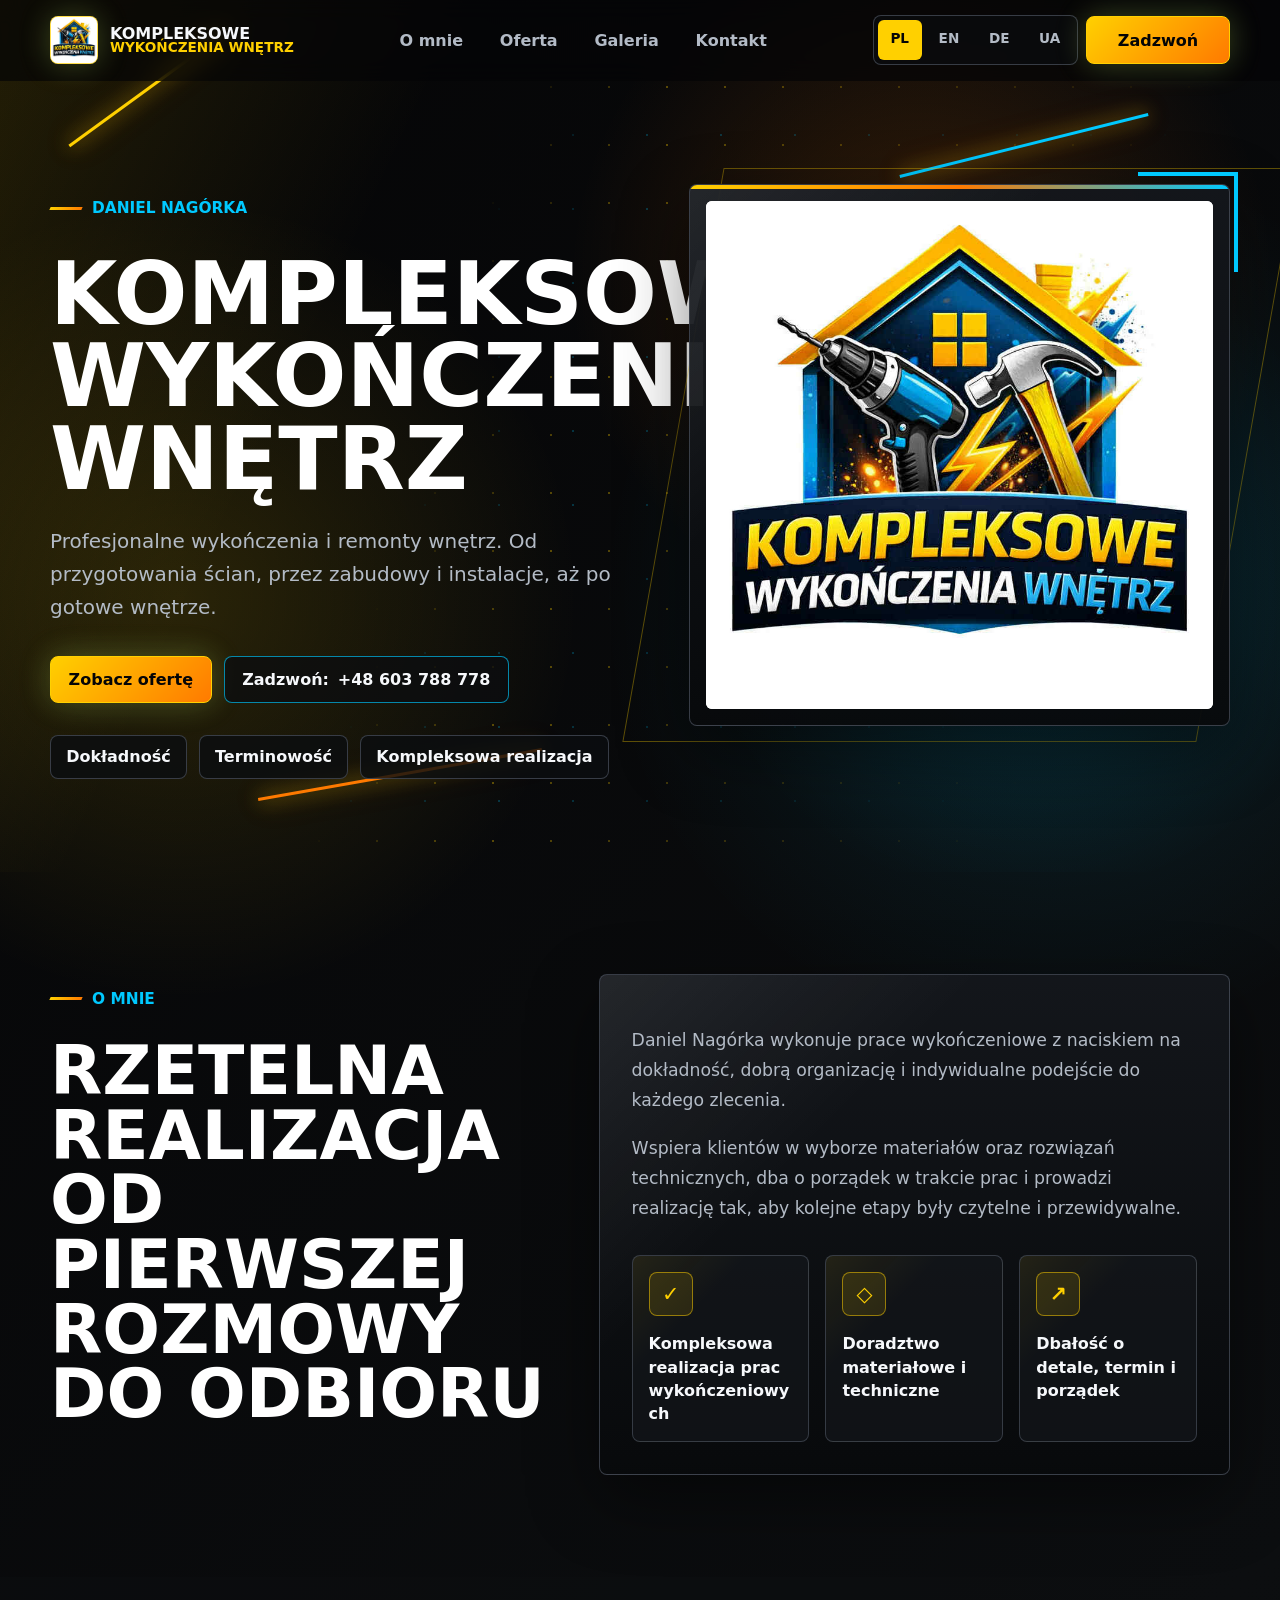
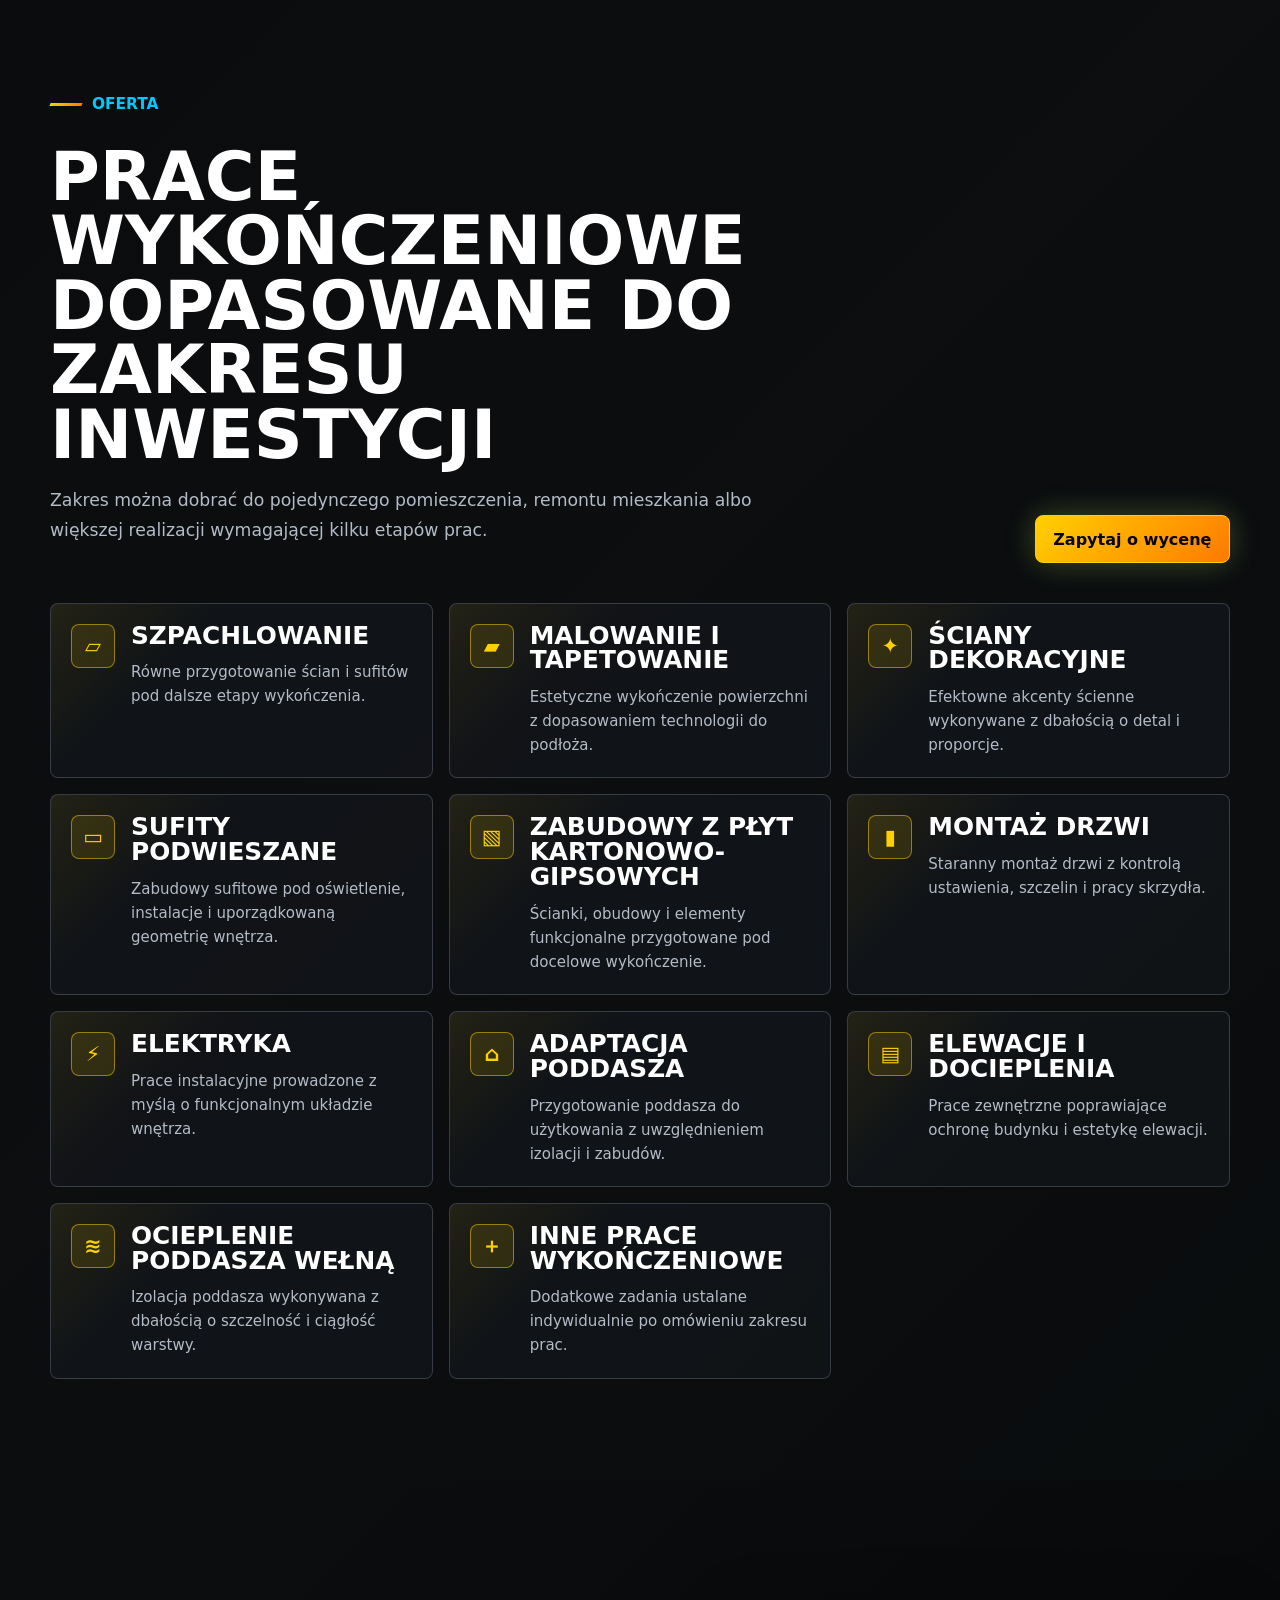
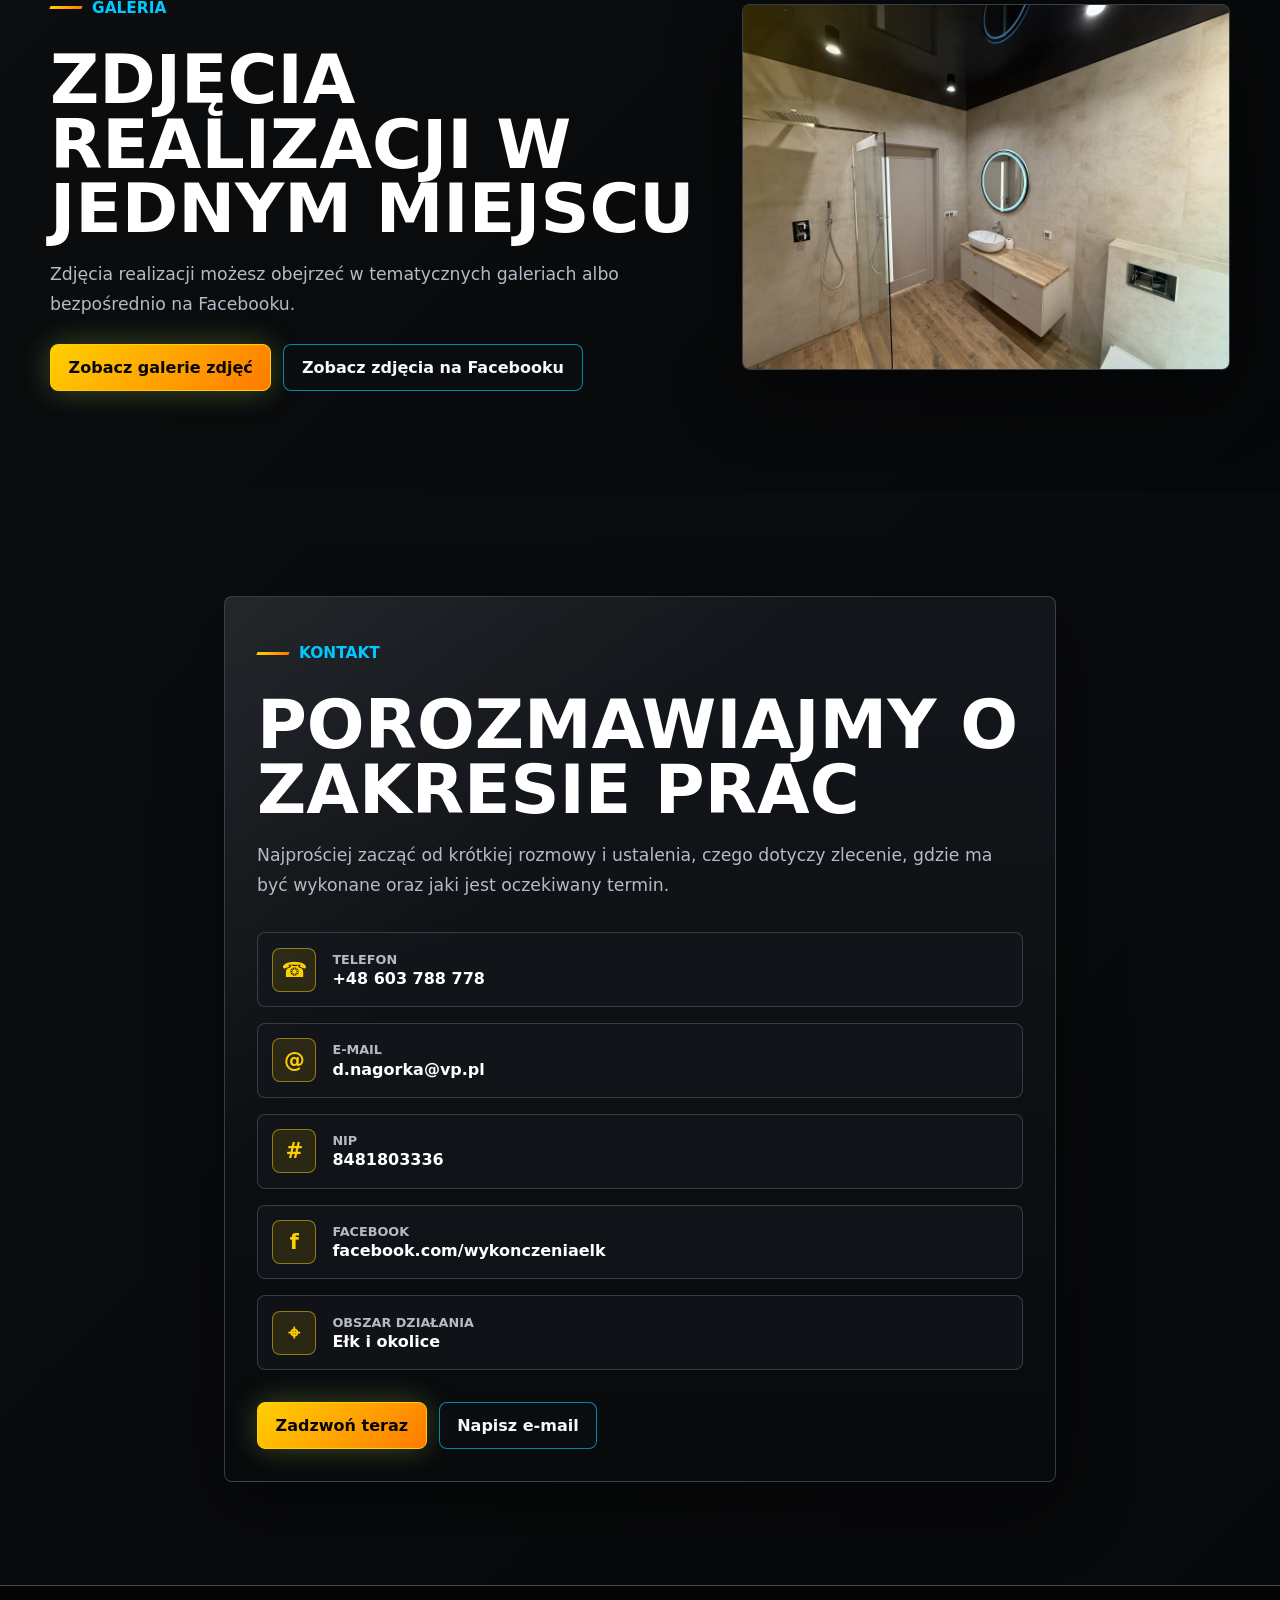
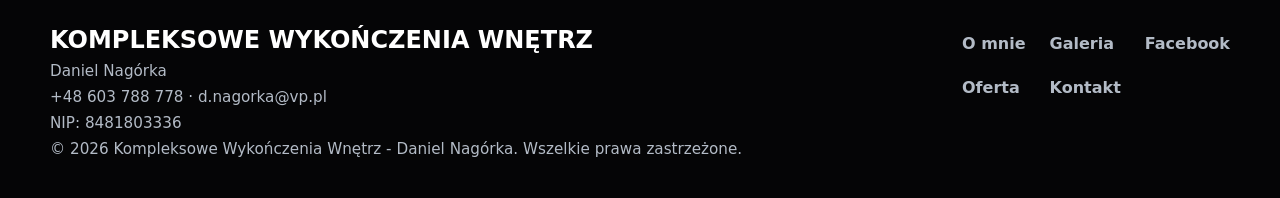
==== commit 572c44e8: "Minor improvements." ====
--- a/index.html
+++ b/index.html
@@ -23,7 +23,7 @@
     <meta name="twitter:title" content="Kompleksowe Wykończenia Wnętrz - Daniel Nagórka | Ełk">
     <meta name="twitter:description" content="Kompleksowe wykończenia i remonty wnętrz w Ełku i okolicach.">
     <meta name="twitter:image" content="https://www.wykonczeniawnetrz.elk.pl/assets/brand/logo.jpg">
-    <link rel="stylesheet" href="assets/styles.css?v=20260718-i18n">
+    <link rel="stylesheet" href="assets/styles.css?v=20260718-layout2">
     <script type="application/ld+json">
       {
         "@context": "https://schema.org",
@@ -31,7 +31,7 @@
         "name": "Kompleksowe Wykończenia Wnętrz - Daniel Nagórka",
         "image": "https://www.wykonczeniawnetrz.elk.pl/assets/brand/logo.jpg",
         "url": "https://www.wykonczeniawnetrz.elk.pl/",
-        "telephone": "603 788 778",
+        "telephone": "+48 603 788 778",
         "email": "d.nagorka@vp.pl",
         "areaServed": "Ełk i okolice",
         "address": {
@@ -71,7 +71,7 @@
             <a href="de/index.html">DE</a>
             <a href="uk/index.html">UA</a>
           </div>
-          <a class="btn-primary header-call-button" href="tel:603788778" data-company-href="phone">Zadzwoń</a>
+          <a class="btn-primary header-call-button" href="tel:+48603788778" data-company-href="phone">Zadzwoń</a>
         </div>
 
         <button class="icon-button menu-button" type="button" aria-controls="mobile-navigation" aria-expanded="false" aria-label="Otwórz menu" data-menu-button>
@@ -86,7 +86,7 @@
           <a class="nav-link" href="#gallery">Galeria</a>
           <a class="nav-link" href="#contact">Kontakt</a>
           <div class="mobile-actions">
-            <a class="btn-primary header-call-button" href="tel:603788778" data-company-href="phone">Zadzwoń</a>
+            <a class="btn-primary header-call-button" href="tel:+48603788778" data-company-href="phone">Zadzwoń</a>
             <div class="language-switch" aria-label="Zmień język">
               <a href="index.html" aria-current="page">PL</a>
               <a href="en/index.html">EN</a>
@@ -110,7 +110,7 @@
             <p class="hero-lead">Profesjonalne wykończenia i remonty wnętrz. Od przygotowania ścian, przez zabudowy i instalacje, aż po gotowe wnętrze.</p>
             <div class="hero-actions">
               <a class="btn-primary" href="#services">Zobacz ofertę</a>
-              <a class="btn-secondary" href="tel:603788778" data-company-href="phone">Zadzwoń: <span data-company="phoneDisplay">603 788 778</span></a>
+              <a class="btn-secondary" href="tel:+48603788778" data-company-href="phone">Zadzwoń: <span data-company="phoneDisplay">+48 603 788 778</span></a>
             </div>
             <ul class="quality-list" aria-label="Sposób pracy">
               <li>Dokładność</li>
@@ -178,7 +178,7 @@
           <div class="section-heading">
             <p class="section-eyebrow">Galeria</p>
             <h2>Zdjęcia realizacji w jednym miejscu</h2>
-            <p class="section-intro">Pełną galerię prac przeniosłem na osobną podstronę. Aktualne zdjęcia możesz też obejrzeć bezpośrednio w albumach na Facebooku.</p>
+            <p class="section-intro">Zdjęcia realizacji możesz obejrzeć w tematycznych galeriach albo bezpośrednio na Facebooku.</p>
             <div class="gallery-actions">
               <a class="btn-primary" href="galleries/index.html">Zobacz galerie zdjęć</a>
               <a class="btn-secondary" href="https://www.facebook.com/wykonczeniaelk/photos" data-company-href="facebookPhotos" target="_blank" rel="noreferrer">Zobacz zdjęcia na Facebooku</a>
@@ -197,13 +197,14 @@
             <h2>Porozmawiajmy o zakresie prac</h2>
             <p class="contact-intro">Najprościej zacząć od krótkiej rozmowy i ustalenia, czego dotyczy zlecenie, gdzie ma być wykonane oraz jaki jest oczekiwany termin.</p>
             <div class="contact-list">
-              <a class="contact-row" href="tel:603788778" data-company-href="phone"><span class="contact-icon" aria-hidden="true">☎</span><span><span class="contact-label">Telefon</span><span class="contact-value" data-company="phoneDisplay">603 788 778</span></span></a>
+              <a class="contact-row" href="tel:+48603788778" data-company-href="phone"><span class="contact-icon" aria-hidden="true">☎</span><span><span class="contact-label">Telefon</span><span class="contact-value" data-company="phoneDisplay">+48 603 788 778</span></span></a>
               <a class="contact-row" href="mailto:d.nagorka@vp.pl" data-company-href="email"><span class="contact-icon" aria-hidden="true">@</span><span><span class="contact-label">E-mail</span><span class="contact-value" data-company="email">d.nagorka@vp.pl</span></span></a>
+              <div class="contact-row"><span class="contact-icon" aria-hidden="true">#</span><span><span class="contact-label">NIP</span><span class="contact-value" data-company="nip">8481803336</span></span></div>
               <a class="contact-row" href="https://facebook.com/wykonczeniaelk" data-company-href="facebook" target="_blank" rel="noreferrer"><span class="contact-icon" aria-hidden="true">f</span><span><span class="contact-label">Facebook</span><span class="contact-value">facebook.com/wykonczeniaelk</span></span></a>
               <div class="contact-row"><span class="contact-icon" aria-hidden="true">⌖</span><span><span class="contact-label">Obszar działania</span><span class="contact-value" data-company="serviceArea">Ełk i okolice</span></span></div>
             </div>
             <div class="contact-actions">
-              <a class="btn-primary" href="tel:603788778" data-company-href="phone">Zadzwoń teraz</a>
+              <a class="btn-primary" href="tel:+48603788778" data-company-href="phone">Zadzwoń teraz</a>
               <a class="btn-secondary" href="mailto:d.nagorka@vp.pl" data-company-href="email">Napisz e-mail</a>
             </div>
           </div>
@@ -217,10 +218,11 @@
           <a class="footer-brand" href="index.html">Kompleksowe Wykończenia Wnętrz</a>
           <p class="footer-meta" data-company="contactPerson">Daniel Nagórka</p>
           <p class="footer-meta">
-            <a href="tel:603788778" data-company-href="phone"><span data-company="phoneDisplay">603 788 778</span></a>
+            <a href="tel:+48603788778" data-company-href="phone"><span data-company="phoneDisplay">+48 603 788 778</span></a>
             ·
             <a href="mailto:d.nagorka@vp.pl" data-company-href="email"><span data-company="email">d.nagorka@vp.pl</span></a>
           </p>
+          <p class="footer-meta">NIP: <span data-company="nip">8481803336</span></p>
           <p class="footer-meta">© <span data-year></span> Kompleksowe Wykończenia Wnętrz - Daniel Nagórka. Wszelkie prawa zastrzeżone.</p>
         </div>
         <nav class="footer-nav" aria-label="Linki w stopce">
@@ -243,7 +245,7 @@
       <button class="icon-button lightbox-next" type="button" aria-label="Następne zdjęcie" data-lightbox-next>›</button>
     </div>
 
-    <script src="assets/config.js?v=20260718-i18n"></script>
-    <script src="assets/app.js?v=20260718-i18n"></script>
+    <script src="assets/config.js?v=20260718-contact"></script>
+    <script src="assets/app.js?v=20260718-contact"></script>
   </body>
 </html>
--- a/assets/styles.css
+++ b/assets/styles.css
@@ -12,6 +12,8 @@
   --font-body: Inter, ui-sans-serif, system-ui, -apple-system, BlinkMacSystemFont, "Segoe UI", sans-serif;
   --font-heading: "Arial Narrow", "Roboto Condensed", Impact, ui-sans-serif, system-ui, sans-serif;
   --space-section: clamp(4rem, 8vw, 7rem);
+  --hero-copy-block: 40.5rem;
+  --hero-logo-size: clamp(18rem, 84vw, 36rem);
   --radius-technical: 8px;
   --radius-panel: 8px;
   --shadow-glow: 0 0 32px rgb(255 208 0 / 22%), 0 0 34px rgb(0 201 255 / 12%);
@@ -408,12 +410,16 @@
   z-index: 1;
   display: grid;
   gap: 2.5rem;
-  align-items: center;
+  align-items: start;
   padding-block: 2.5rem 4rem;
 }
 
 .hero-grid > * {
   min-width: 0;
+}
+
+.hero-grid > :first-child {
+  min-height: var(--hero-copy-block);
 }
 
 .section-eyebrow {
@@ -422,7 +428,7 @@
   gap: 0.625rem;
   color: var(--color-electric);
   font-family: var(--font-heading);
-  font-size: 0.875rem;
+  font-size: 0.9625rem;
   font-weight: 900;
   text-transform: uppercase;
 }
@@ -495,7 +501,8 @@
 
 .hero-logo-wrap {
   position: relative;
-  width: min(100%, 36rem);
+  width: min(100%, var(--hero-logo-size));
+  aspect-ratio: 1;
   margin-inline: auto;
 }
 
@@ -530,6 +537,10 @@
 }
 
 .hero-logo-card {
+  display: grid;
+  width: 100%;
+  height: 100%;
+  place-items: center;
   padding: 1rem;
 }
 
@@ -544,9 +555,10 @@
 .hero-logo-card img {
   position: relative;
   width: 100%;
-  height: auto;
+  height: 100%;
   border-radius: 6px;
   background: white;
+  object-fit: contain;
 }
 
 .energy-line {
@@ -813,6 +825,35 @@
   letter-spacing: 0;
   line-height: 0.95;
   text-transform: uppercase;
+}
+
+.gallery-index-hero {
+  padding-top: 5.5rem;
+}
+
+.gallery-index-hero .subpage-hero-inner {
+  display: flex;
+  flex-direction: column;
+  gap: 1rem;
+  max-width: 1180px;
+  padding-block: 1.25rem 1.5rem;
+}
+
+.gallery-index-hero h1 {
+  margin: 0;
+  font-size: clamp(2.4rem, 7vw, 4.5rem);
+}
+
+.gallery-index-hero .hero-actions {
+  margin-top: 0;
+}
+
+.gallery-page {
+  padding-top: clamp(1.25rem, 3vw, 2rem);
+}
+
+.gallery-page .gallery-group-grid {
+  margin-top: 0;
 }
 
 .subpage-lead {
@@ -1204,6 +1245,18 @@
   }
 }
 
+@media (min-width: 430px) {
+  :root {
+    --hero-copy-block: 38rem;
+  }
+}
+
+@media (min-width: 360px) and (max-width: 429.98px) {
+  :root {
+    --hero-copy-block: 38.75rem;
+  }
+}
+
 @media (min-width: 480px) {
   .brand-text {
     display: block;
@@ -1234,6 +1287,12 @@
 @media (min-width: 768px) {
   .hero {
     padding-top: 8rem;
+  }
+
+  .gallery-index-hero .subpage-hero-inner {
+    flex-direction: row;
+    align-items: center;
+    justify-content: space-between;
   }
 
   .hero-grid {
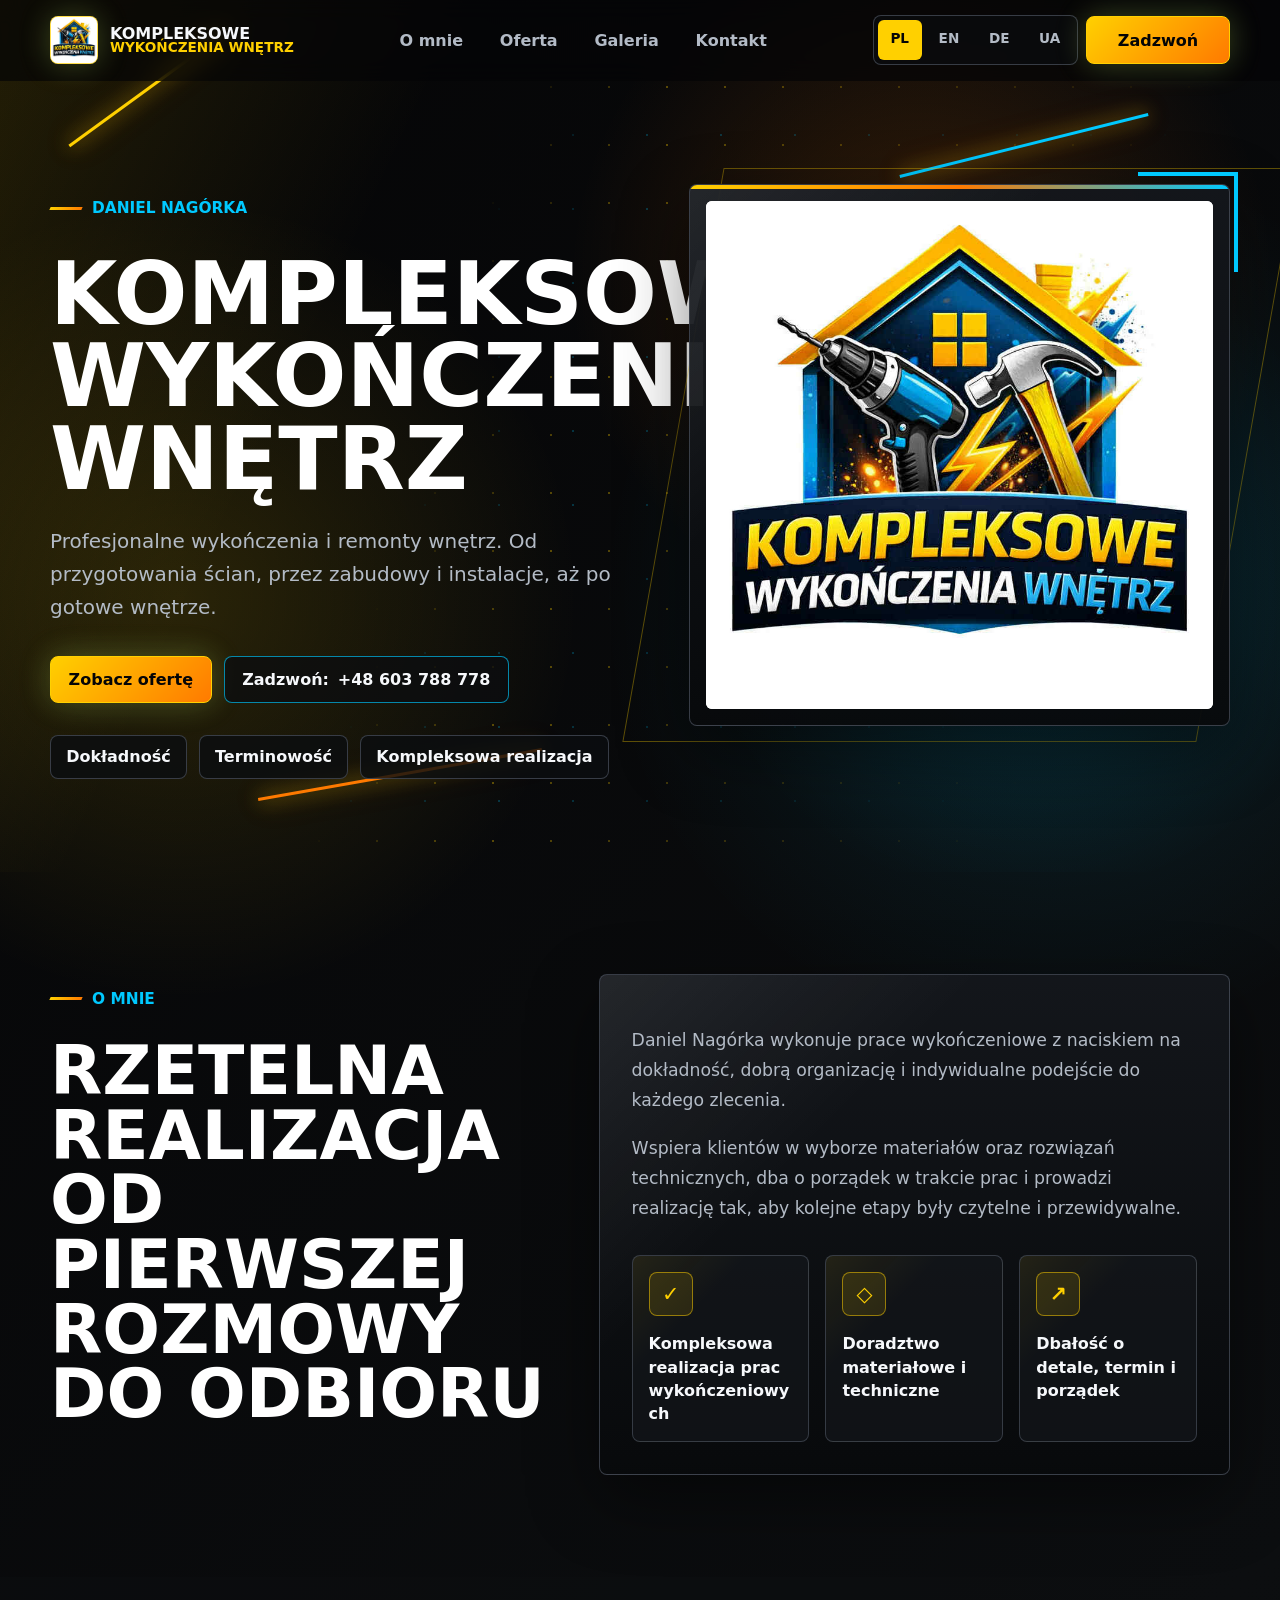
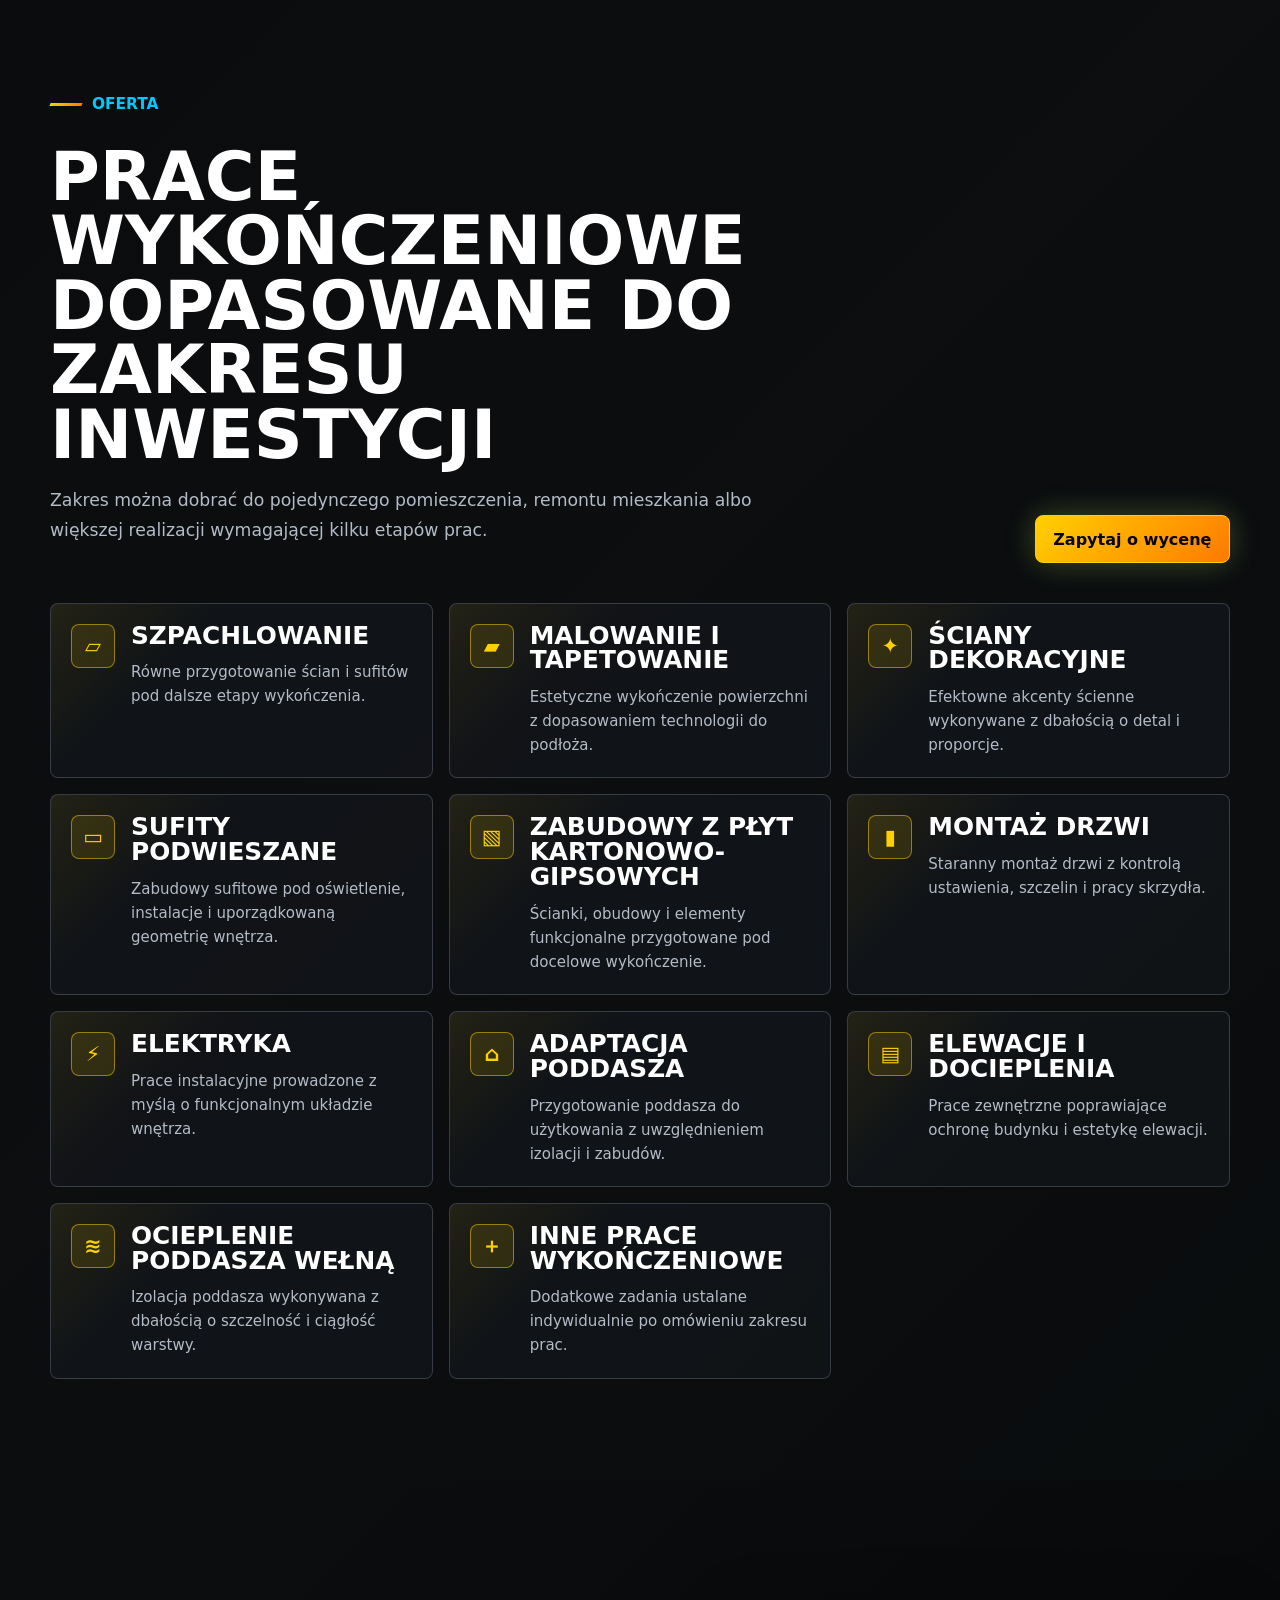
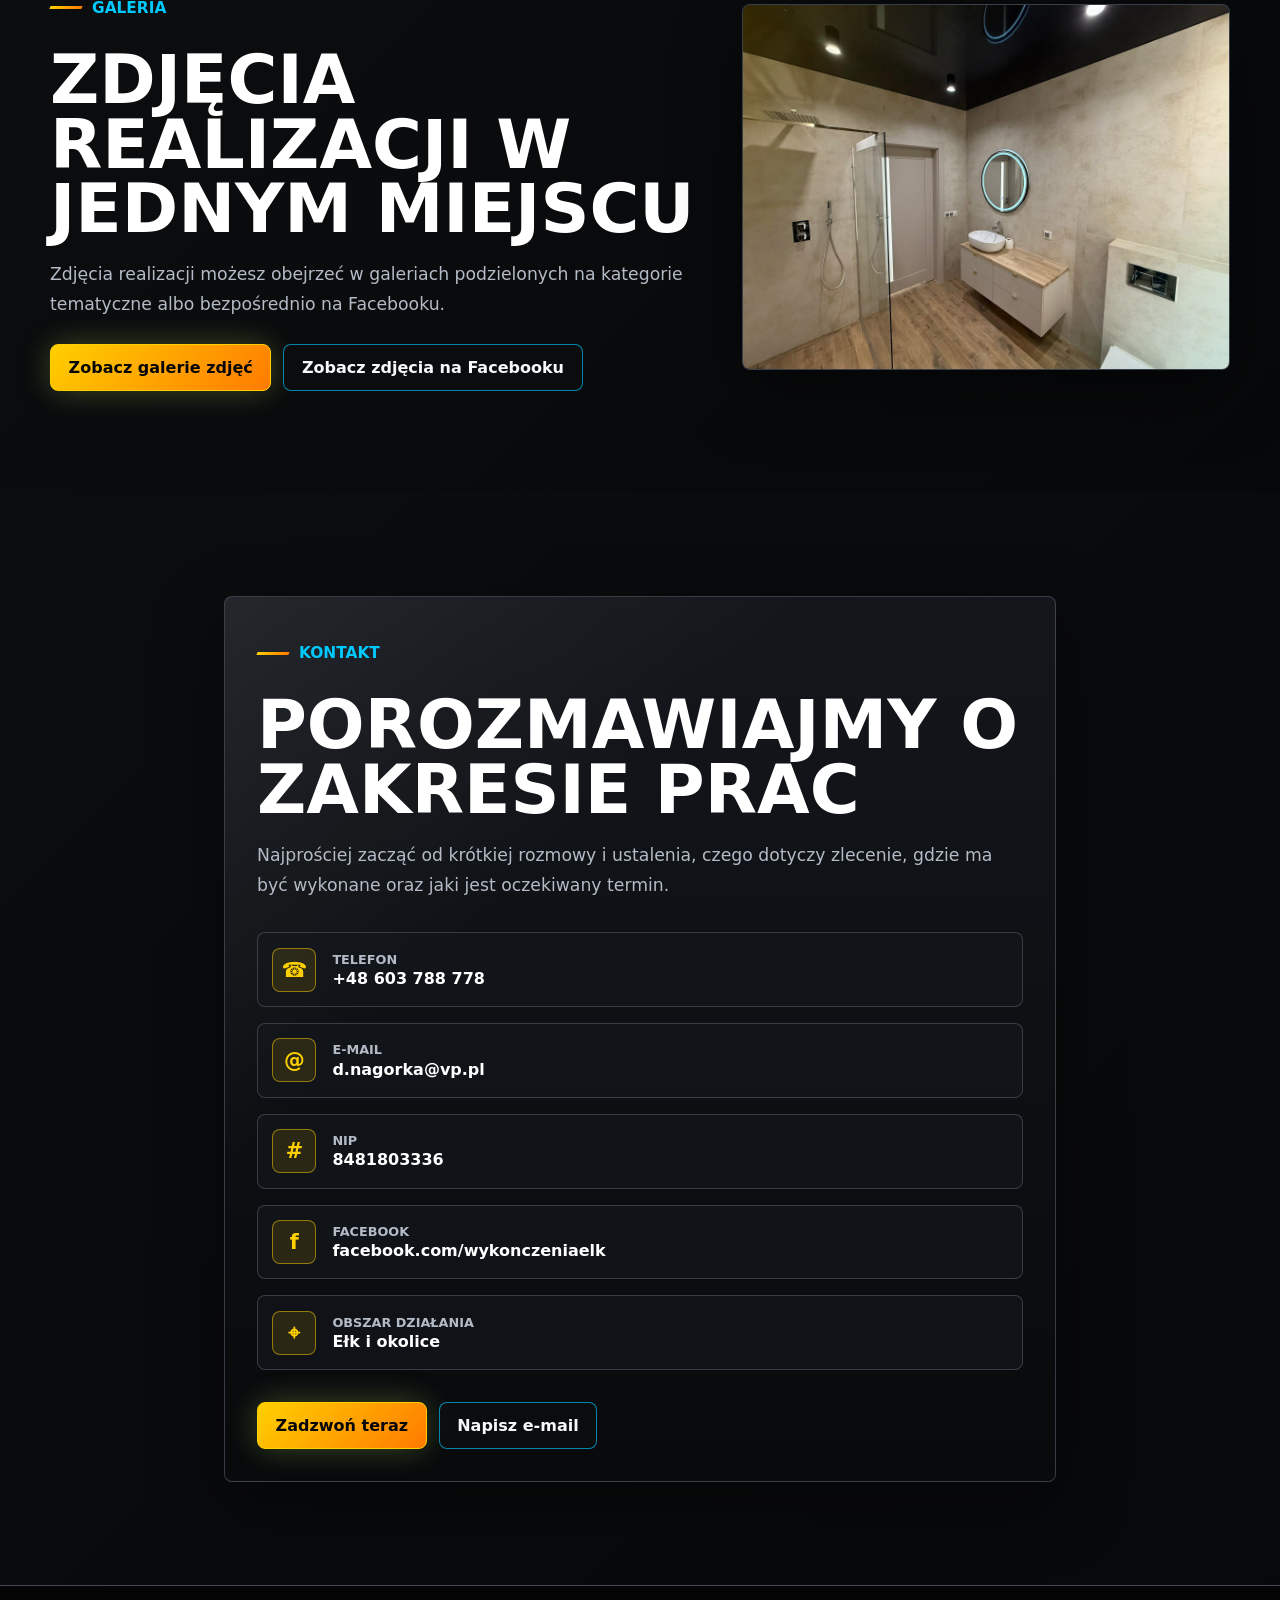
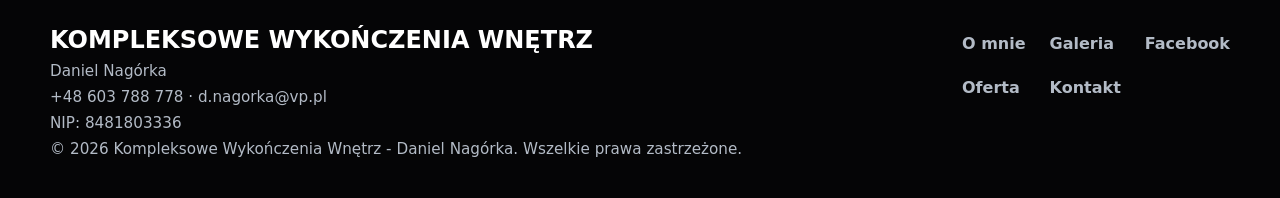
==== commit 79111797: "Update galleries." ====
--- a/index.html
+++ b/index.html
@@ -178,7 +178,7 @@
           <div class="section-heading">
             <p class="section-eyebrow">Galeria</p>
             <h2>Zdjęcia realizacji w jednym miejscu</h2>
-            <p class="section-intro">Zdjęcia realizacji możesz obejrzeć w tematycznych galeriach albo bezpośrednio na Facebooku.</p>
+            <p class="section-intro">Zdjęcia realizacji możesz obejrzeć w galeriach podzielonych na kategorie tematyczne albo bezpośrednio na Facebooku.</p>
             <div class="gallery-actions">
               <a class="btn-primary" href="galleries/index.html">Zobacz galerie zdjęć</a>
               <a class="btn-secondary" href="https://www.facebook.com/wykonczeniaelk/photos" data-company-href="facebookPhotos" target="_blank" rel="noreferrer">Zobacz zdjęcia na Facebooku</a>
--- a/assets/styles.css
+++ b/assets/styles.css
@@ -888,8 +888,10 @@
     linear-gradient(180deg, rgb(20 23 28 / 92%), rgb(8 10 12 / 96%));
   color: inherit;
   cursor: pointer;
+  font: inherit;
   padding: 1rem;
   text-align: left;
+  text-decoration: none;
   box-shadow: var(--shadow-panel);
   transition:
     transform var(--transition-medium),
@@ -1010,10 +1012,6 @@
   letter-spacing: 0;
   line-height: 0.95;
   text-transform: uppercase;
-}
-
-.gallery-back-button {
-  width: fit-content;
 }
 
 .gallery-photo-grid {
@@ -1052,35 +1050,6 @@
   transform: scale(1.04);
 }
 
-.empty-gallery {
-  display: grid;
-  gap: 0.75rem;
-  border: var(--border-technical);
-  border-radius: var(--radius-panel);
-  background:
-    linear-gradient(135deg, rgb(255 255 255 / 7%), transparent 34%),
-    linear-gradient(180deg, rgb(20 23 28 / 96%), rgb(8 10 12 / 96%));
-  padding: 1.5rem;
-  text-align: center;
-  box-shadow: var(--shadow-panel);
-}
-
-.empty-gallery strong {
-  color: white;
-  font-family: var(--font-heading);
-  font-size: 2rem;
-  text-transform: uppercase;
-}
-
-.empty-gallery span {
-  color: var(--color-muted);
-  line-height: 1.6;
-}
-
-.gallery-empty-panel {
-  margin-top: 2rem;
-}
-
 .lightbox[hidden] {
   display: none;
 }
